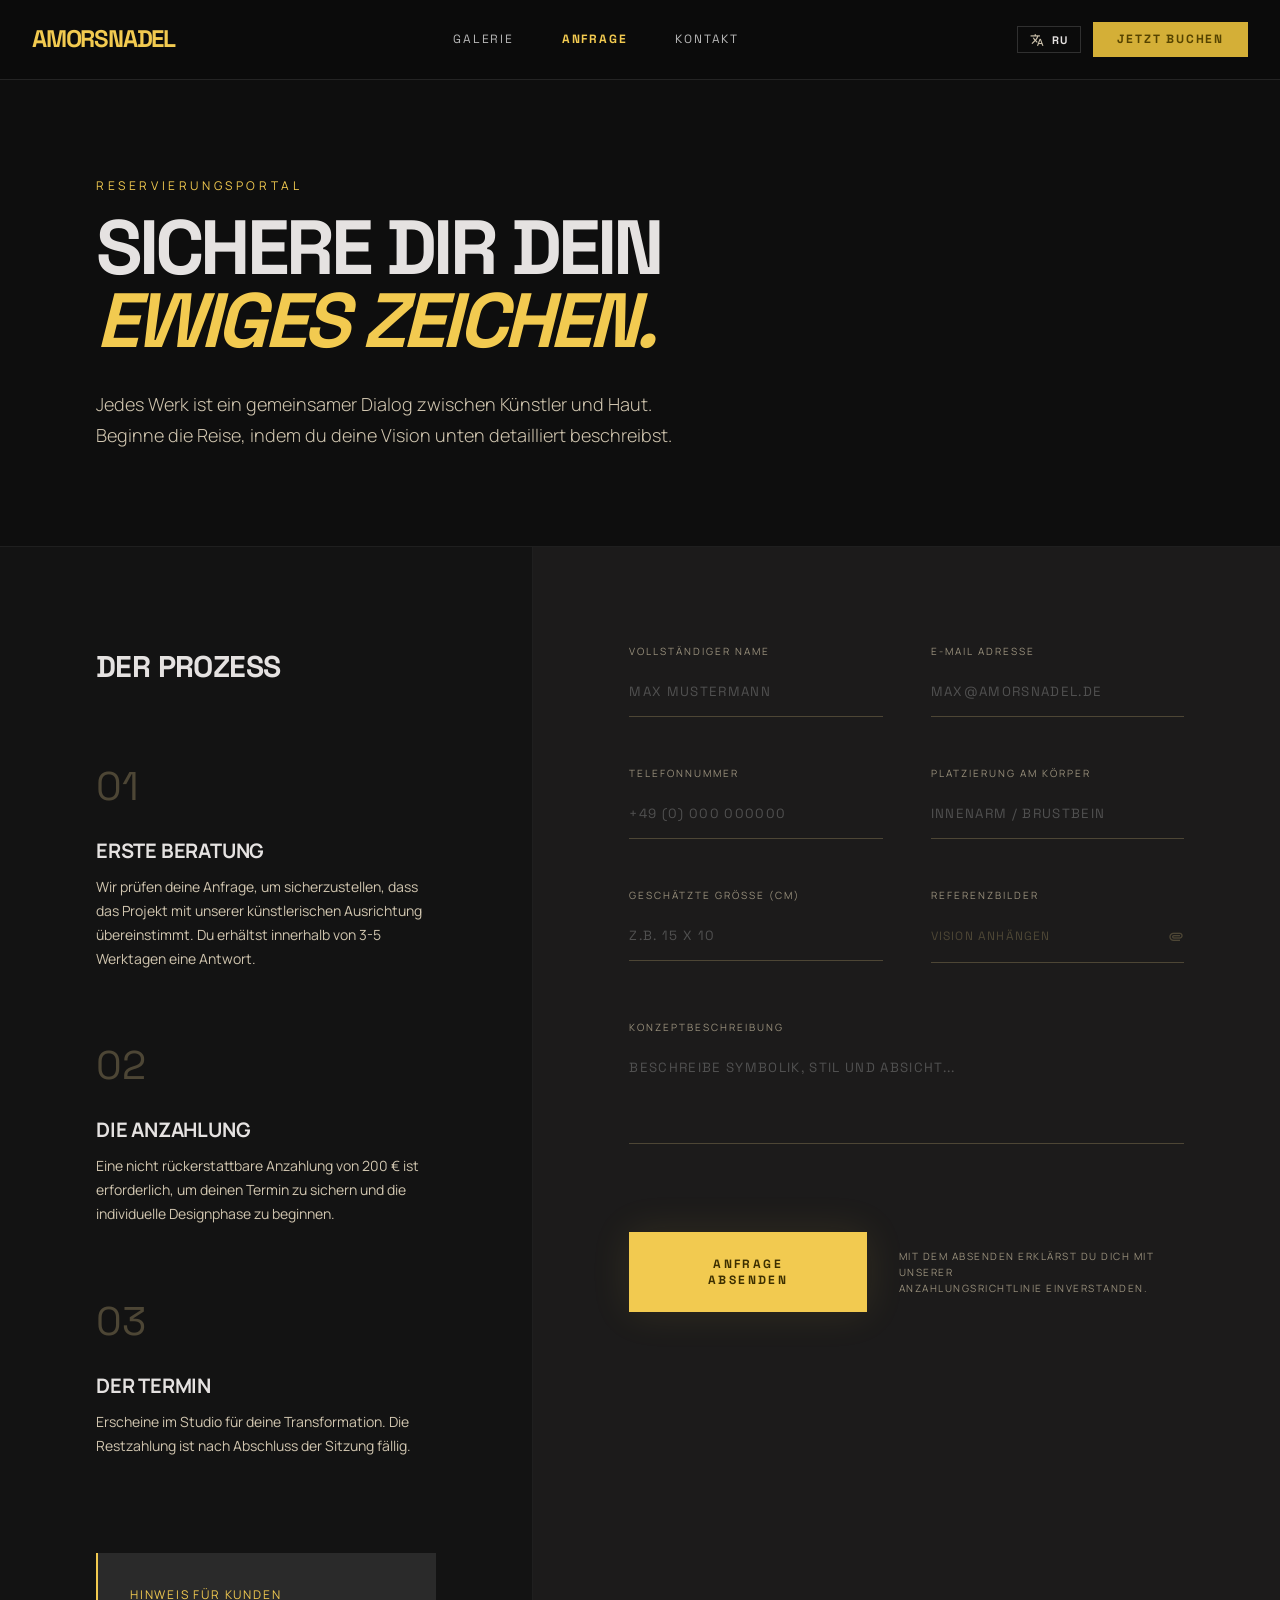
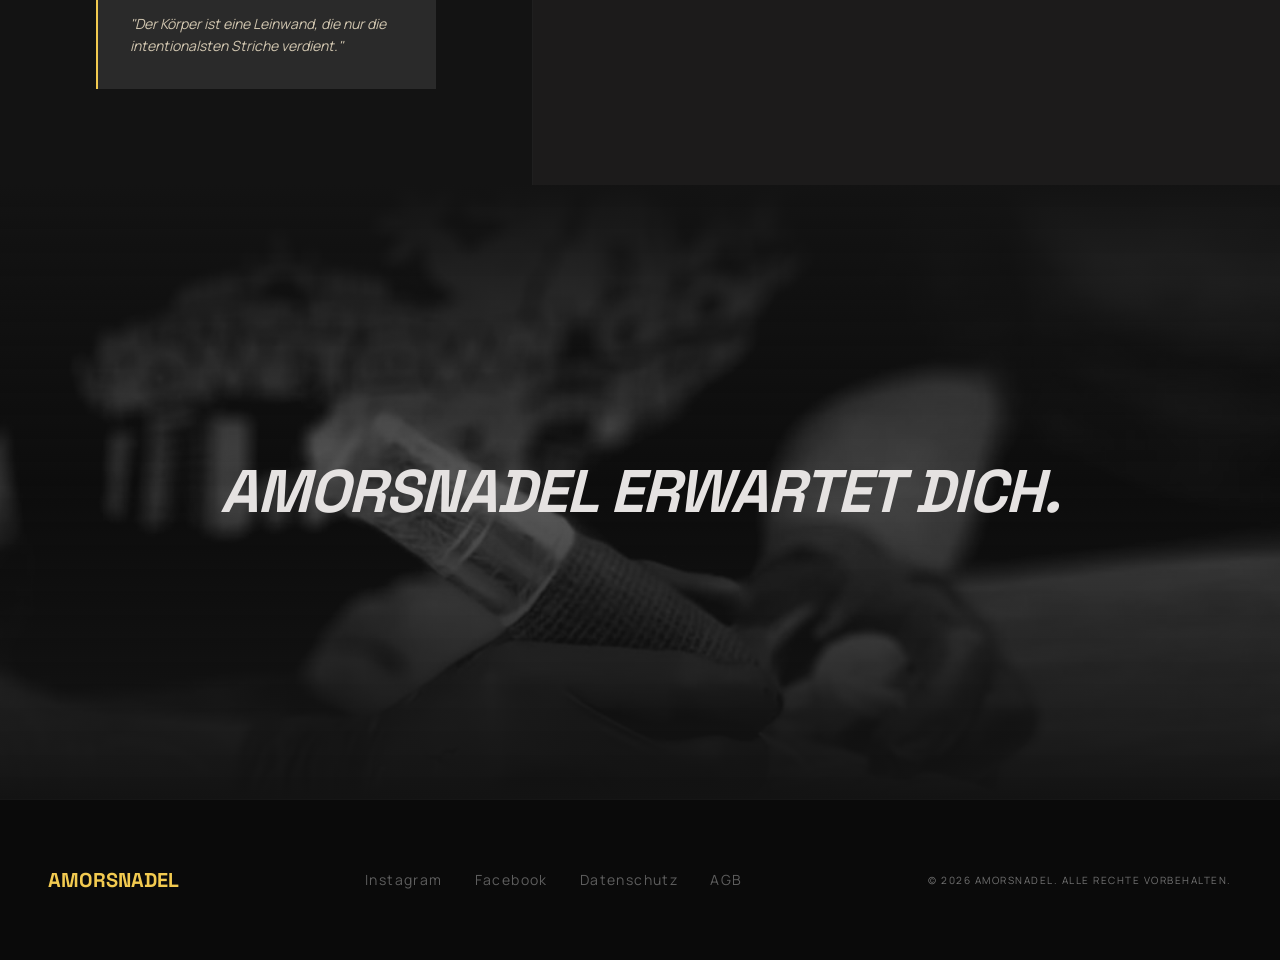
==== anfrage.html @ c51b65be "Add files via upload" ====
<!DOCTYPE html>
<html class="dark" lang="de">
<head>
  <meta charset="utf-8" />
  <meta name="viewport" content="width=device-width, initial-scale=1.0" />
  <title>Anfrage – AmorsNadel</title>
  <meta name="description" content="Sichere dir dein Tattoo bei AmorsNadel – Buchungsanfrage und Beratungsprozess." />

  <!-- Fonts -->
  <link href="https://fonts.googleapis.com" rel="preconnect" />
  <link href="https://fonts.gstatic.com" rel="preconnect" crossorigin />
  <link href="https://fonts.googleapis.com/css2?family=Space+Grotesk:wght@300;400;500;600;700&family=Manrope:wght@200;300;400;500;600;700;800&display=swap" rel="stylesheet" />
  <link href="https://fonts.googleapis.com/css2?family=Material+Symbols+Outlined:wght,FILL@100..700,0..1&display=swap" rel="stylesheet" />

  <!-- Styles -->
  <link rel="stylesheet" href="css/style.css" />
  <link rel="stylesheet" href="css/pages.css" />

  <style>
    .reveal {
      opacity: 0;
      transform: translateY(30px);
      transition: opacity 0.8s ease, transform 0.8s ease;
    }
    .reveal.revealed {
      opacity: 1;
      transform: translateY(0);
    }
  </style>
</head>
<body>
  <!-- ===== Navigation ===== -->
  <nav class="nav">
    <a href="index.html" class="nav__logo">AMORSNADEL</a>
    <div class="nav__links">
      <a href="galerie.html" class="nav__link" data-i18n="nav.galerie">Galerie</a>
      <a href="anfrage.html" class="nav__link nav__link--active" data-i18n="nav.anfrage">Anfrage</a>
      <a href="kontakt.html" class="nav__link" data-i18n="nav.kontakt">Kontakt</a>
    </div>
    <div style="display:flex;align-items:center;gap:0.75rem;">
      <button class="lang-toggle" onclick="toggleLang()" aria-label="Переключить на русский">
        <span class="material-symbols-outlined lang-toggle__icon">translate</span>
        <span class="lang-toggle__label">RU</span>
      </button>
      <a href="anfrage.html" class="nav__cta" data-i18n="nav.cta">Jetzt Buchen</a>
    </div>
    <button class="nav__hamburger" aria-label="Menü öffnen">
      <span></span><span></span><span></span>
    </button>
  </nav>

  <div class="nav__mobile-menu">
    <a href="galerie.html" class="nav__link" data-i18n="nav.galerie">Galerie</a>
    <a href="anfrage.html" class="nav__link nav__link--active" data-i18n="nav.anfrage">Anfrage</a>
    <a href="kontakt.html" class="nav__link" data-i18n="nav.kontakt">Kontakt</a>
    <button class="lang-toggle" onclick="toggleLang()" style="margin-top:0.5rem;">
      <span class="material-symbols-outlined lang-toggle__icon">translate</span>
      <span class="lang-toggle__label">RU</span>
    </button>
  </div>

  <main style="padding-top: 5rem;">
    <!-- ===== Hero Header ===== -->
    <section class="anfrage-hero">
      <div class="anfrage-hero__inner reveal">
        <span class="anfrage-hero__label font-body" data-i18n="anfrage.label">Reservierungsportal</span>
        <h1 class="anfrage-hero__title" data-i18n-html="anfrage.title">
          SICHERE DIR DEIN <br /><span>EWIGES ZEICHEN.</span>
        </h1>
        <p class="anfrage-hero__desc" data-i18n="anfrage.desc">
          Jedes Werk ist ein gemeinsamer Dialog zwischen Künstler und Haut. Beginne die Reise, indem du deine Vision unten detailliert beschreibst.
        </p>
      </div>
    </section>

    <!-- ===== Booking Content Grid ===== -->
    <section class="booking-grid">
      <!-- Left: Process -->
      <div class="booking-process">
        <div class="booking-process__sticky reveal">
          <h2 class="booking-process__title font-headline">DER PROZESS</h2>

          <div class="booking-step">
            <span class="booking-step__number">01</span>
            <h3 class="booking-step__title">ERSTE BERATUNG</h3>
            <p class="booking-step__desc">
              Wir prüfen deine Anfrage, um sicherzustellen, dass das Projekt mit unserer künstlerischen Ausrichtung übereinstimmt. Du erhältst innerhalb von 3-5 Werktagen eine Antwort.
            </p>
          </div>

          <div class="booking-step">
            <span class="booking-step__number">02</span>
            <h3 class="booking-step__title">DIE ANZAHLUNG</h3>
            <p class="booking-step__desc">
              Eine nicht rückerstattbare Anzahlung von 200 € ist erforderlich, um deinen Termin zu sichern und die individuelle Designphase zu beginnen.
            </p>
          </div>

          <div class="booking-step">
            <span class="booking-step__number">03</span>
            <h3 class="booking-step__title">DER TERMIN</h3>
            <p class="booking-step__desc">
              Erscheine im Studio für deine Transformation. Die Restzahlung ist nach Abschluss der Sitzung fällig.
            </p>
          </div>

          <div class="booking-note">
            <p class="booking-note__label font-body">Hinweis für Kunden</p>
            <p class="booking-note__text">"Der Körper ist eine Leinwand, die nur die intentionalsten Striche verdient."</p>
          </div>
        </div>
      </div>

      <!-- Right: Form -->
      <div class="booking-form-section">
        <form class="booking-form reveal">
          <div class="booking-form__row">
            <div class="booking-form__group">
              <label data-i18n="anfrage.form.name">Vollständiger Name</label>
              <input type="text" class="form-underline" placeholder="MAX MUSTERMANN" data-i18n-ph="ph.anfrage.name" required />
            </div>
            <div class="booking-form__group">
              <label data-i18n="anfrage.form.email">E-Mail Adresse</label>
              <input type="email" class="form-underline" placeholder="MAX@AMORSNADEL.DE" data-i18n-ph="ph.anfrage.email" required />
            </div>
          </div>

          <div class="booking-form__row">
            <div class="booking-form__group">
              <label data-i18n="anfrage.form.phone">Telefonnummer</label>
              <input type="tel" class="form-underline" placeholder="+49 (0) 000 000000" data-i18n-ph="ph.anfrage.phone" />
            </div>
            <div class="booking-form__group">
              <label data-i18n="anfrage.form.placement">Platzierung am Körper</label>
              <input type="text" class="form-underline" placeholder="INNENARM / BRUSTBEIN" data-i18n-ph="ph.anfrage.placement" />
            </div>
          </div>

          <div class="booking-form__row">
            <div class="booking-form__group">
              <label data-i18n="anfrage.form.size">Geschätzte Größe (CM)</label>
              <input type="text" class="form-underline" placeholder="Z.B. 15 X 10" data-i18n-ph="ph.anfrage.size" />
            </div>
            <div class="booking-form__group">
              <label data-i18n="anfrage.form.reference">Referenzbilder</label>
              <div style="position:relative; width:100%">
                <input type="file" id="file-upload" style="display:none" />
                <label for="file-upload" style="display:flex; align-items:center; justify-content:space-between; padding:1rem 0; color:var(--outline-variant); border-bottom:1px solid var(--outline-variant); cursor:pointer; transition:color 0.3s;">
                  <span class="font-headline" style="font-size:0.75rem; letter-spacing:0.1em; text-transform:uppercase" data-i18n="anfrage.form.upload">VISION ANHÄNGEN</span>
                  <span class="material-symbols-outlined" style="font-size:1rem">attachment</span>
                </label>
              </div>
            </div>
          </div>

          <div class="booking-form__group">
            <label data-i18n="anfrage.form.concept">Konzeptbeschreibung</label>
            <textarea class="form-underline" rows="4" placeholder="BESCHREIBE SYMBOLIK, STIL UND ABSICHT..." data-i18n-ph="ph.anfrage.concept" style="resize:none"></textarea>
          </div>

          <div class="booking-form__actions">
            <button type="submit" class="btn btn--secondary" style="padding:1.5rem 3rem; box-shadow:0 0 40px rgba(242,202,80,0.1); letter-spacing:0.2em;" data-i18n="anfrage.form.submit">
              Anfrage absenden
            </button>
            <p class="booking-form__disclaimer" data-i18n-html="anfrage.form.disclaimer">
              Mit dem Absenden erklärst du dich mit unserer<br />Anzahlungsrichtlinie einverstanden.
            </p>
          </div>
        </form>
      </div>
    </section>

    <!-- ===== Visual Divider Section ===== -->
    <section style="height:614px; position:relative; overflow:hidden; display:flex; align-items:center; justify-content:center;">
      <div style="position:absolute; inset:0; z-index:0;">
        <img src="Bilder/kunstbeiarbeit1.webp" alt="Studio-Atmosphäre" style="width:100%; height:100%; object-fit:cover; filter:grayscale(100%); opacity:0.3; transform:scale(1.1);" />
        <div style="position:absolute; inset:0; background:linear-gradient(to top, var(--surface), transparent, var(--surface))"></div>
      </div>
      <div style="position:relative; z-index:10; text-align:center; padding:0 2rem;">
        <h2 class="font-headline" style="font-size:clamp(2rem, 5vw, 3.75rem); font-weight:700; letter-spacing:-0.02em; font-style:italic;" data-i18n="anfrage.divider">AMORSNADEL ERWARTET DICH.</h2>
      </div>
    </section>
  </main>

  <!-- ===== Footer ===== -->
  <footer class="footer">
    <a href="index.html" class="footer__logo">AMORSNADEL</a>
    <div class="footer__links">
      <a href="#" class="footer__link">Instagram</a>
      <a href="#" class="footer__link">Facebook</a>
      <a href="#" class="footer__link" data-i18n="footer.datenschutz">Datenschutz</a>
      <a href="#" class="footer__link" data-i18n="footer.agb">AGB</a>
    </div>
    <div class="footer__copy" data-i18n="footer.copy">© 2026 AMORSNADEL. Alle Rechte vorbehalten.</div>
  </footer>

  <script src="js/i18n.js"></script>
  <script src="js/main.js"></script>
</body>
</html>
---- css/style.css ----
/* ===== AmorsNadel – Global Styles ===== */
:root {
  /* Surface & Background */
  --surface: #131313;
  --surface-dim: #131313;
  --surface-bright: #3a3939;
  --surface-container-lowest: #0e0e0e;
  --surface-container-low: #1c1b1b;
  --surface-container: #201f1f;
  --surface-container-high: #2a2a2a;
  --surface-container-highest: #353534;
  --surface-variant: #353534;
  --background: #131313;

  /* On-Surface */
  --on-surface: #e5e2e1;
  --on-surface-variant: #d0c5af;
  --on-background: #e5e2e1;
  --inverse-surface: #e5e2e1;
  --inverse-on-surface: #313030;

  /* Primary (reddish accent) */
  --primary: #ffb4a8;
  --on-primary: #690000;
  --primary-container: #980000;
  --on-primary-container: #ffdad4;

  /* Secondary (gold accent – brand color) */
  --secondary: #f2ca50;
  --on-secondary: #3c2f00;
  --secondary-container: #d4af37;
  --on-secondary-container: #554300;

  /* Tertiary */
  --tertiary: #bfcdff;
  --on-tertiary: #082b72;
  --tertiary-container: #97b0ff;

  /* Outline */
  --outline: #99907c;
  --outline-variant: #4d4635;

  /* Error */
  --error: #ffb4ab;
  --on-error: #690005;
  --error-container: #93000a;
}

*,
*::before,
*::after {
  margin: 0;
  padding: 0;
  box-sizing: border-box;
}

html {
  scroll-behavior: smooth;
}

body {
  background-color: var(--background);
  color: var(--on-surface);
  font-family: 'Manrope', sans-serif;
  line-height: 1.6;
  -webkit-font-smoothing: antialiased;
}

::selection {
  background: var(--secondary-container);
  color: #fff;
}

img {
  display: block;
  max-width: 100%;
}

a {
  text-decoration: none;
  color: inherit;
}

button {
  cursor: pointer;
  border: none;
  font-family: inherit;
}

input, textarea, select {
  font-family: inherit;
}

/* ===== Typography ===== */
.font-headline {
  font-family: 'Space Grotesk', sans-serif;
}

.font-body {
  font-family: 'Manrope', sans-serif;
}

/* ===== Utility ===== */
.text-accent-gradient {
  background: linear-gradient(to right, #f2ca50, #d4af37);
  -webkit-background-clip: text;
  -webkit-text-fill-color: transparent;
  background-clip: text;
}

.text-red-gradient {
  background: linear-gradient(to right, #ffb4a8, #ff6b5a);
  -webkit-background-clip: text;
  -webkit-text-fill-color: transparent;
  background-clip: text;
}

.hero-overlay {
  background: linear-gradient(to top, var(--surface) 0%, transparent 100%);
}

.hero-gradient {
  background: linear-gradient(180deg, rgba(19,19,19,0) 0%, rgba(14,14,14,1) 100%);
}

/* ===== Material Symbols ===== */
.material-symbols-outlined {
  font-variation-settings: 'FILL' 0, 'wght' 400, 'GRAD' 0, 'opsz' 24;
}

/* ===== Scrollbar ===== */
.no-scrollbar::-webkit-scrollbar {
  display: none;
}
.no-scrollbar {
  -ms-overflow-style: none;
  scrollbar-width: none;
}

/* ===== Navigation ===== */
.nav {
  position: fixed;
  top: 0;
  width: 100%;
  z-index: 50;
  background: rgba(10, 10, 10, 0.8);
  backdrop-filter: blur(24px);
  -webkit-backdrop-filter: blur(24px);
  border-bottom: 1px solid rgba(255, 255, 255, 0.1);
  display: flex;
  justify-content: space-between;
  align-items: center;
  padding: 0 2rem;
  height: 5rem;
}

.nav__logo {
  font-family: 'Space Grotesk', sans-serif;
  font-size: 1.5rem;
  font-weight: 700;
  letter-spacing: -0.05em;
  color: var(--secondary);
}

.nav__links {
  display: none;
  align-items: center;
  gap: 3rem;
}

.nav__link {
  font-family: 'Space Grotesk', sans-serif;
  text-transform: uppercase;
  letter-spacing: 0.15em;
  font-size: 0.75rem;
  color: rgba(255, 255, 255, 0.7);
  transition: color 0.3s;
}

.nav__link:hover,
.nav__link--active {
  color: var(--secondary);
}

.nav__link--active {
  font-weight: 700;
}

.nav__cta {
  background: var(--secondary-container);
  color: var(--on-secondary-container);
  padding: 0.5rem 1.5rem;
  font-family: 'Space Grotesk', sans-serif;
  text-transform: uppercase;
  letter-spacing: 0.15em;
  font-size: 0.75rem;
  font-weight: 700;
  transition: transform 0.2s;
}

.nav__cta:active {
  transform: scale(0.9);
}

/* Language toggle */
.lang-toggle {
  display: flex;
  align-items: center;
  gap: 0.5rem;
  background: transparent;
  border: 1px solid rgba(255, 255, 255, 0.15);
  padding: 0.35rem 0.75rem;
  cursor: pointer;
  transition: border-color 0.3s, background 0.3s;
}

.lang-toggle:hover {
  border-color: var(--secondary);
  background: rgba(242, 202, 80, 0.05);
}

.lang-toggle__icon {
  font-size: 0.875rem;
  color: var(--on-surface-variant);
}

.lang-toggle__label {
  font-family: 'Space Grotesk', sans-serif;
  font-size: 0.6875rem;
  font-weight: 700;
  letter-spacing: 0.1em;
  color: var(--on-surface);
}

/* Mobile menu */
.nav__hamburger {
  display: flex;
  flex-direction: column;
  gap: 5px;
  background: none;
  padding: 4px;
}

.nav__hamburger span {
  display: block;
  width: 24px;
  height: 2px;
  background: var(--on-surface);
  transition: all 0.3s;
}

.nav__hamburger.active span:nth-child(1) {
  transform: rotate(45deg) translate(5px, 5px);
}
.nav__hamburger.active span:nth-child(2) {
  opacity: 0;
}
.nav__hamburger.active span:nth-child(3) {
  transform: rotate(-45deg) translate(5px, -5px);
}

.nav__mobile-menu {
  display: none;
  position: fixed;
  top: 5rem;
  left: 0;
  right: 0;
  background: rgba(10, 10, 10, 0.95);
  backdrop-filter: blur(24px);
  padding: 2rem;
  border-bottom: 1px solid rgba(255, 255, 255, 0.1);
  z-index: 49;
}

.nav__mobile-menu.active {
  display: flex;
  flex-direction: column;
  gap: 1.5rem;
}

.nav__mobile-menu .nav__link {
  font-size: 1rem;
  padding: 0.5rem 0;
}

/* ===== Footer ===== */
.footer {
  background: #0a0a0a;
  display: flex;
  flex-direction: column;
  align-items: center;
  gap: 2rem;
  padding: 4rem 3rem;
  border-top: 1px solid rgba(255, 255, 255, 0.05);
}

.footer__logo {
  font-family: 'Space Grotesk', sans-serif;
  font-weight: 700;
  color: var(--secondary);
  font-size: 1.25rem;
}

.footer__links {
  display: flex;
  flex-wrap: wrap;
  justify-content: center;
  gap: 2rem;
}

.footer__link {
  font-size: 0.875rem;
  letter-spacing: 0.1em;
  color: rgb(115, 115, 115);
  opacity: 0.8;
  transition: color 0.3s, opacity 0.3s;
}

.footer__link:hover {
  color: var(--secondary);
  opacity: 1;
}

.footer__copy {
  font-size: 0.625rem;
  letter-spacing: 0.15em;
  text-transform: uppercase;
  color: rgb(115, 115, 115);
}

/* ===== Form Underline Style ===== */
.form-underline {
  border: none;
  border-bottom: 1px solid var(--outline-variant);
  background: transparent;
  width: 100%;
  padding: 1rem 0;
  color: var(--on-surface);
  font-family: 'Space Grotesk', sans-serif;
  letter-spacing: 0.1em;
  transition: all 0.3s ease;
  outline: none;
}

.form-underline:focus {
  border-bottom-color: var(--secondary);
  background: rgba(242, 202, 80, 0.03);
}

.form-underline::placeholder {
  color: rgb(80, 80, 80);
}

/* ===== Buttons ===== */
.btn {
  display: inline-block;
  font-family: 'Space Grotesk', sans-serif;
  font-weight: 700;
  text-transform: uppercase;
  letter-spacing: 0.15em;
  font-size: 0.75rem;
  transition: all 0.3s;
}

.btn--primary {
  background: var(--secondary-container);
  color: var(--on-secondary-container);
  padding: 1.25rem 2.5rem;
}

.btn--primary:hover {
  filter: brightness(1.1);
}

.btn--secondary {
  background: var(--secondary);
  color: var(--on-secondary);
  padding: 1.25rem 2.5rem;
}

.btn--secondary:hover {
  filter: brightness(1.1);
}

.btn--outline {
  border: 1px solid var(--outline-variant);
  color: var(--on-surface);
  padding: 1.25rem 2.5rem;
  background: transparent;
}

.btn--outline:hover {
  background: rgba(255, 255, 255, 0.05);
}

/* ===== Floating Booking Bar ===== */
.floating-bar {
  position: fixed;
  bottom: 2rem;
  left: 50%;
  transform: translateX(-50%);
  z-index: 50;
  background: rgba(42, 42, 42, 0.8);
  backdrop-filter: blur(24px);
  -webkit-backdrop-filter: blur(24px);
  padding: 1rem 2rem;
  border: 1px solid rgba(77, 70, 53, 0.2);
  box-shadow: 0 25px 50px rgba(0, 0, 0, 0.5);
  display: flex;
  align-items: center;
  gap: 3rem;
}

.floating-bar__text {
  display: none;
}

.floating-bar__divider {
  display: none;
  width: 1px;
  height: 2rem;
  background: rgba(77, 70, 53, 0.3);
}

.floating-bar__btn {
  background: var(--secondary);
  color: var(--on-secondary);
  padding: 0.75rem 2rem;
  font-family: 'Space Grotesk', sans-serif;
  font-size: 0.75rem;
  font-weight: 800;
  letter-spacing: 0.15em;
  text-transform: uppercase;
  transition: transform 0.2s;
  white-space: nowrap;
}

.floating-bar__btn:active {
  transform: scale(0.95);
}

/* ===== Gallery Grid (Bento) ===== */
.gallery-grid {
  display: grid;
  grid-template-columns: 1fr;
  gap: 1rem;
}

.gallery-item {
  position: relative;
  overflow: hidden;
  background: var(--surface-container-low);
  min-height: 300px;
}

.gallery-item img {
  width: 100%;
  height: 100%;
  object-fit: cover;
  filter: grayscale(100%);
  transition: all 0.7s;
}

.gallery-item:hover img {
  filter: grayscale(0%);
  transform: scale(1.08);
}

.gallery-item__overlay {
  position: absolute;
  inset: 0;
  background: linear-gradient(to top, rgba(14,14,14,0.8), transparent);
  opacity: 0;
  transition: opacity 0.5s;
}

.gallery-item:hover .gallery-item__overlay {
  opacity: 1;
}

.gallery-item__info {
  position: absolute;
  bottom: 0;
  left: 0;
  padding: 1.5rem;
  transform: translateY(1rem);
  opacity: 0;
  transition: all 0.5s;
}

.gallery-item:hover .gallery-item__info {
  transform: translateY(0);
  opacity: 1;
}

.gallery-item__title {
  font-family: 'Space Grotesk', sans-serif;
  color: var(--secondary);
  font-weight: 700;
  font-size: 1.125rem;
}

.gallery-item__tag {
  color: var(--on-surface-variant);
  font-size: 0.625rem;
  letter-spacing: 0.2em;
  text-transform: uppercase;
  margin-top: 0.25rem;
}

/* ===== Responsive ===== */
@media (min-width: 768px) {
  .nav__links {
    display: flex;
  }

  .nav__hamburger {
    display: none;
  }

  .footer {
    flex-direction: row;
    justify-content: space-between;
  }

  .floating-bar__text {
    display: block;
  }

  .floating-bar__divider {
    display: block;
  }

  .gallery-grid {
    grid-template-columns: repeat(4, 1fr);
    grid-auto-rows: 300px;
  }

  .gallery-item--large {
    grid-column: span 2;
    grid-row: span 2;
  }

  .gallery-item--wide {
    grid-column: span 2;
  }

  .gallery-item--tall {
    grid-row: span 2;
  }
}
---- css/pages.css ----
/* ===== AmorsNadel – Page-specific Styles ===== */

/* ===== Index / Landing Page ===== */
.hero {
  position: relative;
  height: 100vh;
  width: 100%;
  overflow: hidden;
  display: flex;
  align-items: flex-end;
  padding: 0 2rem 8rem;
}

.hero__bg {
  position: absolute;
  inset: 0;
  z-index: 0;
}

.hero__bg img,
.hero__bg video {
  width: 100%;
  height: 100%;
  object-fit: cover;
  opacity: 0.6;
}

.hero__bg-overlay {
  position: absolute;
  inset: 0;
}

.hero__content {
  position: relative;
  z-index: 10;
  max-width: 56rem;
}

.hero__title {
  font-family: 'Space Grotesk', sans-serif;
  font-size: clamp(3.5rem, 8vw, 9rem);
  font-weight: 700;
  line-height: 0.95;
  letter-spacing: -0.05em;
  margin-bottom: 1.5rem;
}

.hero__desc {
  font-size: 1.125rem;
  color: var(--on-surface-variant);
  max-width: 36rem;
  margin-bottom: 3rem;
  letter-spacing: 0.05em;
  line-height: 1.7;
}

.hero__actions {
  display: flex;
  flex-direction: column;
  gap: 1.5rem;
}

/* ===== About Section ===== */
.about {
  background: var(--surface-container-lowest);
  padding: 8rem 2rem;
}

.about__grid {
  display: grid;
  grid-template-columns: 1fr;
  gap: 5rem;
  align-items: center;
  max-width: 80rem;
  margin: 0 auto;
}

.about__images {
  position: relative;
}

.about__img-main {
  aspect-ratio: 4/5;
  position: relative;
  z-index: 10;
  border: 1px solid rgba(77, 70, 53, 0.3);
  overflow: hidden;
}

.about__img-main img {
  width: 100%;
  height: 100%;
  object-fit: cover;
  filter: grayscale(100%) brightness(0.75);
}

.about__img-accent {
  display: none;
  position: absolute;
  bottom: -2.5rem;
  right: -2.5rem;
  width: 66%;
  aspect-ratio: 1;
  z-index: 0;
  border: 1px solid rgba(255, 180, 168, 0.3);
  overflow: hidden;
}

.about__img-accent img {
  width: 100%;
  height: 100%;
  object-fit: cover;
  opacity: 0.5;
  filter: grayscale(100%);
}

.about__label {
  font-family: 'Space Grotesk', sans-serif;
  color: var(--secondary);
  text-transform: uppercase;
  letter-spacing: 0.3em;
  font-size: 0.875rem;
  font-weight: 700;
  margin-bottom: 1rem;
  display: block;
}

.about__title {
  font-family: 'Space Grotesk', sans-serif;
  font-size: clamp(2.5rem, 5vw, 3.75rem);
  font-weight: 700;
  margin-bottom: 2rem;
  line-height: 1.1;
}

.about__text {
  color: var(--on-surface-variant);
  font-size: 1.125rem;
  line-height: 1.8;
}

.about__text p + p {
  margin-top: 1.5rem;
}

.about__divider {
  margin-top: 3rem;
  height: 1px;
  width: 8rem;
  background: var(--secondary);
}

/* ===== Gallery Sneak Peek ===== */
.gallery-peek {
  background: var(--surface-container-lowest);
  padding: 8rem 2rem;
}

.gallery-peek__header {
  text-align: center;
  margin-bottom: 5rem;
}

.gallery-peek__label {
  font-family: 'Space Grotesk', sans-serif;
  color: var(--secondary);
  text-transform: uppercase;
  letter-spacing: 0.3em;
  font-size: 0.875rem;
  font-weight: 700;
  display: block;
  margin-bottom: 1rem;
}

.gallery-peek__title {
  font-family: 'Space Grotesk', sans-serif;
  font-size: clamp(2.5rem, 5vw, 3.75rem);
  font-weight: 700;
}

.gallery-peek__cta {
  margin-top: 5rem;
  display: flex;
  justify-content: center;
}

/* ===== Consultation Section ===== */
.consult {
  position: relative;
  padding: 8rem 2rem;
  background: var(--surface);
}

.consult__box {
  max-width: 80rem;
  margin: 0 auto;
  border: 1px solid rgba(77, 70, 53, 0.3);
  padding: 3rem;
  position: relative;
  overflow: hidden;
}

.consult__glow {
  position: absolute;
  top: 0;
  right: 0;
  width: 16rem;
  height: 16rem;
  background: rgba(212, 175, 55, 0.05);
  filter: blur(120px);
}

.consult__grid {
  position: relative;
  z-index: 10;
  display: grid;
  grid-template-columns: 1fr;
  gap: 4rem;
}

.consult__title {
  font-family: 'Space Grotesk', sans-serif;
  font-size: clamp(2rem, 4vw, 3rem);
  font-weight: 700;
  margin-bottom: 2rem;
}

.consult__desc {
  color: var(--on-surface-variant);
  font-size: 1.125rem;
  line-height: 1.7;
  margin-bottom: 2rem;
}

.consult__list {
  list-style: none;
}

.consult__list li {
  display: flex;
  align-items: center;
  gap: 0.75rem;
  font-size: 0.75rem;
  text-transform: uppercase;
  letter-spacing: 0.15em;
  padding: 0.5rem 0;
}

.consult__list li .material-symbols-outlined {
  color: var(--secondary);
  font-size: 0.875rem;
}

.consult__form {
  display: flex;
  flex-direction: column;
  gap: 1.5rem;
}

.consult__form input,
.consult__form select,
.consult__form textarea {
  width: 100%;
  background: transparent;
  border: none;
  border-bottom: 1px solid var(--outline-variant);
  padding: 1rem 0;
  color: var(--on-surface);
  outline: none;
  transition: border-color 0.3s;
}

.consult__form input:focus,
.consult__form select:focus,
.consult__form textarea:focus {
  border-bottom-color: var(--secondary);
}

.consult__form input::placeholder,
.consult__form textarea::placeholder {
  color: rgb(80, 80, 80);
}

.consult__form select {
  color: rgb(160, 160, 160);
}

.consult__form select option {
  background: var(--surface-container);
  color: var(--on-surface);
}

.consult__submit {
  width: 100%;
  background: var(--secondary-container);
  color: var(--on-secondary-container);
  padding: 1.25rem;
  font-family: 'Space Grotesk', sans-serif;
  font-weight: 700;
  text-transform: uppercase;
  letter-spacing: 0.15em;
  font-size: 0.875rem;
  margin-top: 1rem;
  transition: filter 0.3s;
}

.consult__submit:hover {
  filter: brightness(1.1);
}

/* ===== Galerie Page ===== */
.galerie-hero {
  position: relative;
  min-height: 614px;
  display: flex;
  flex-direction: column;
  justify-content: center;
  padding: 5rem 2rem;
  background: var(--surface-container-lowest);
  overflow: hidden;
}

.galerie-hero__glow {
  position: absolute;
  top: 0;
  right: 0;
  width: 50%;
  height: 100%;
  opacity: 0.2;
  pointer-events: none;
  background: linear-gradient(to left, rgba(242, 202, 80, 0.2), transparent);
}

.galerie-hero__badge {
  display: inline-block;
  padding: 0.25rem 1rem;
  background: var(--primary-container);
  color: var(--on-primary-container);
  font-size: 0.625rem;
  letter-spacing: 0.3em;
  font-weight: 700;
  text-transform: uppercase;
  margin-bottom: 1rem;
}

.galerie-hero__title {
  font-family: 'Space Grotesk', sans-serif;
  font-size: clamp(3rem, 8vw, 9rem);
  font-weight: 700;
  color: var(--secondary);
  letter-spacing: -0.05em;
  line-height: 0.95;
  max-width: 56rem;
  text-transform: uppercase;
}

.galerie-hero__desc {
  max-width: 36rem;
  color: var(--on-surface-variant);
  font-weight: 300;
  font-size: 1.125rem;
  letter-spacing: 0.05em;
  line-height: 1.7;
  padding-top: 1.5rem;
}

.galerie-hero__line {
  position: absolute;
  bottom: 0;
  left: 5rem;
  width: 1px;
  height: 8rem;
  background: var(--secondary);
}

/* Filter Bar */
.filter-bar {
  position: sticky;
  top: 5rem;
  z-index: 40;
  background: rgba(19, 19, 19, 0.95);
  backdrop-filter: blur(12px);
  padding: 1.5rem 2rem;
  border-bottom: 1px solid rgba(77, 70, 53, 0.1);
}

.filter-bar__inner {
  display: flex;
  align-items: center;
  justify-content: space-between;
  overflow-x: auto;
  gap: 2rem;
}

.filter-bar__buttons {
  display: flex;
  align-items: center;
  gap: 2rem;
}

.filter-bar__btn {
  background: none;
  font-size: 0.75rem;
  letter-spacing: 0.15em;
  text-transform: uppercase;
  white-space: nowrap;
  color: var(--on-surface-variant);
  transition: color 0.3s;
}

.filter-bar__btn:hover,
.filter-bar__btn--active {
  color: var(--secondary);
}

.filter-bar__btn--active {
  font-weight: 700;
}

.filter-bar__sort {
  display: none;
  align-items: center;
  gap: 0.5rem;
  font-size: 0.75rem;
  color: var(--on-surface-variant);
  font-weight: 500;
  letter-spacing: 0.1em;
}

/* ===== Anfrage / Booking Page ===== */
.anfrage-hero {
  padding: 6rem 2rem;
  background: var(--surface-container-lowest);
}

.anfrage-hero__inner {
  max-width: 80rem;
  margin: 0 auto;
}

.anfrage-hero__label {
  color: var(--secondary);
  font-size: 0.75rem;
  letter-spacing: 0.3em;
  text-transform: uppercase;
  margin-bottom: 1rem;
  display: block;
}

.anfrage-hero__title {
  font-family: 'Space Grotesk', sans-serif;
  font-size: clamp(3rem, 6vw, 6rem);
  font-weight: 700;
  letter-spacing: -0.05em;
  line-height: 0.95;
  margin-bottom: 2rem;
}

.anfrage-hero__title span {
  color: var(--secondary);
  font-style: italic;
}

.anfrage-hero__desc {
  color: var(--on-surface-variant);
  max-width: 36rem;
  font-size: 1.125rem;
  line-height: 1.7;
  font-weight: 300;
}

/* Process + Form Grid */
.booking-grid {
  display: grid;
  grid-template-columns: 1fr;
  border-top: 1px solid rgba(255, 255, 255, 0.05);
}

.booking-process {
  background: var(--surface);
  padding: 3rem 2rem;
}

.booking-process__sticky {
  position: relative;
}

.booking-process__title {
  font-family: 'Space Grotesk', sans-serif;
  font-size: 1.875rem;
  font-weight: 700;
  letter-spacing: -0.02em;
  margin-bottom: 4rem;
}

.booking-step {
  margin-bottom: 4rem;
}

.booking-step__number {
  font-family: 'Space Grotesk', sans-serif;
  font-size: 2.5rem;
  color: var(--outline-variant);
  transition: color 0.5s;
}

.booking-step:hover .booking-step__number {
  color: var(--secondary);
}

.booking-step__title {
  font-size: 1.25rem;
  font-weight: 700;
  letter-spacing: -0.01em;
  margin-top: 1rem;
  margin-bottom: 0.5rem;
}

.booking-step__desc {
  color: var(--on-surface-variant);
  font-size: 0.875rem;
  line-height: 1.7;
}

.booking-note {
  margin-top: 6rem;
  background: var(--surface-container-high);
  padding: 2rem;
  border-left: 2px solid var(--secondary);
}

.booking-note__label {
  font-size: 0.75rem;
  text-transform: uppercase;
  letter-spacing: 0.15em;
  color: var(--secondary);
  margin-bottom: 0.5rem;
}

.booking-note__text {
  font-size: 0.875rem;
  font-style: italic;
  color: var(--on-surface-variant);
}

/* Booking Form */
.booking-form-section {
  background: var(--surface-container-low);
  padding: 3rem 2rem;
}

.booking-form {
  display: flex;
  flex-direction: column;
  gap: 3rem;
}

.booking-form__row {
  display: grid;
  grid-template-columns: 1fr;
  gap: 3rem;
}

.booking-form__group label {
  display: block;
  font-size: 0.625rem;
  text-transform: uppercase;
  letter-spacing: 0.2em;
  color: var(--outline);
  margin-bottom: 0.5rem;
}

.booking-form__actions {
  padding-top: 2rem;
  display: flex;
  flex-direction: column;
  align-items: center;
  gap: 2rem;
}

.booking-form__disclaimer {
  font-size: 0.625rem;
  text-transform: uppercase;
  letter-spacing: 0.15em;
  color: var(--outline);
  text-align: center;
}

/* ===== Contact Page ===== */
.kontakt-hero {
  position: relative;
  height: 614px;
  display: flex;
  align-items: center;
  justify-content: center;
  overflow: hidden;
  background: var(--surface-container-lowest);
}

.kontakt-hero__bg {
  position: absolute;
  inset: 0;
  z-index: 0;
}

.kontakt-hero__bg img {
  width: 100%;
  height: 100%;
  object-fit: cover;
  opacity: 0.4;
  filter: grayscale(100%);
}

.kontakt-hero__content {
  position: relative;
  z-index: 10;
  text-align: center;
  padding: 0 1rem;
}

.kontakt-hero__title {
  font-family: 'Space Grotesk', sans-serif;
  font-size: clamp(3rem, 7vw, 6rem);
  font-weight: 700;
  letter-spacing: -0.05em;
  color: var(--secondary);
  text-transform: uppercase;
  margin-bottom: 1rem;
}

.kontakt-hero__sub {
  font-size: 1.125rem;
  letter-spacing: 0.2em;
  color: var(--on-surface-variant);
  text-transform: uppercase;
  font-weight: 300;
}

/* Contact Content */
.kontakt-content {
  max-width: 80rem;
  margin: 0 auto;
  padding: 6rem 2rem;
}

.kontakt-grid {
  display: grid;
  grid-template-columns: 1fr;
  gap: 4rem;
  align-items: start;
}

/* Contact Info */
.kontakt-info__label {
  font-family: 'Space Grotesk', sans-serif;
  font-size: 0.75rem;
  letter-spacing: 0.3em;
  color: var(--secondary);
  text-transform: uppercase;
  margin-bottom: 3rem;
  display: flex;
  align-items: center;
  gap: 1rem;
}

.kontakt-info__label::before {
  content: '';
  display: block;
  width: 3rem;
  height: 1px;
  background: var(--secondary);
}

.kontakt-detail {
  margin-bottom: 3rem;
}

.kontakt-detail__label {
  color: var(--on-surface-variant);
  font-family: 'Space Grotesk', sans-serif;
  font-size: 0.625rem;
  text-transform: uppercase;
  letter-spacing: 0.15em;
  margin-bottom: 0.5rem;
}

.kontakt-detail__value {
  font-size: clamp(1.5rem, 3vw, 2.25rem);
  font-weight: 300;
  border-bottom: 1px solid var(--outline-variant);
  padding-bottom: 0.5rem;
  display: inline-block;
  width: 100%;
  transition: color 0.5s;
}

.kontakt-detail__value:hover {
  color: var(--secondary);
}

/* Hours */
.kontakt-hours {
  background: var(--surface-container-low);
  padding: 3rem;
}

.kontakt-hours__title {
  font-family: 'Space Grotesk', sans-serif;
  font-size: 0.75rem;
  letter-spacing: 0.3em;
  color: var(--secondary);
  text-transform: uppercase;
  margin-bottom: 2.5rem;
}

.kontakt-hours__row {
  display: flex;
  justify-content: space-between;
  align-items: flex-end;
  border-bottom: 1px solid rgba(77, 70, 53, 0.3);
  padding-bottom: 0.5rem;
  margin-bottom: 1rem;
}

.kontakt-hours__row--closed {
  opacity: 0.5;
}

.kontakt-hours__day {
  font-family: 'Space Grotesk', sans-serif;
  font-size: 0.875rem;
  text-transform: uppercase;
  letter-spacing: 0.15em;
}

.kontakt-hours__time {
  color: var(--secondary);
}

/* Map */
.kontakt-map {
  position: relative;
  overflow: hidden;
  background: var(--surface-container-lowest);
}

.kontakt-map__img {
  aspect-ratio: 16/9;
  overflow: hidden;
}

.kontakt-map__img img {
  width: 100%;
  height: 100%;
  object-fit: cover;
  filter: grayscale(100%);
  opacity: 0.6;
  transition: transform 0.7s;
}

.kontakt-map:hover .kontakt-map__img img {
  transform: scale(1.05);
}

.kontakt-map__info {
  padding: 2rem;
  border-left: 4px solid var(--secondary);
  background: var(--surface-container);
}

.kontakt-map__title {
  font-family: 'Space Grotesk', sans-serif;
  font-size: 1.25rem;
  margin-bottom: 0.5rem;
}

.kontakt-map__address {
  color: var(--on-surface-variant);
  letter-spacing: 0.05em;
  line-height: 1.7;
}

/* Impressum */
.impressum-grid {
  display: grid;
  grid-template-columns: 1fr;
  gap: 2rem;
  padding-top: 3rem;
}

.impressum__label {
  font-family: 'Space Grotesk', sans-serif;
  font-size: 0.625rem;
  letter-spacing: 0.4em;
  color: var(--secondary);
  text-transform: uppercase;
  margin-bottom: 1.5rem;
}

.impressum__item {
  margin-bottom: 1rem;
}

.impressum__item strong {
  display: block;
  font-size: 0.625rem;
  text-transform: uppercase;
  letter-spacing: 0.15em;
  color: var(--on-surface);
  margin-bottom: 0.25rem;
}

.impressum__item p {
  font-size: 0.875rem;
  color: var(--on-surface-variant);
  line-height: 1.7;
}

/* Contact CTA */
.kontakt-cta {
  padding: 8rem 2rem;
  text-align: center;
  max-width: 56rem;
  margin: 0 auto;
}

.kontakt-cta__title {
  font-family: 'Space Grotesk', sans-serif;
  font-size: clamp(1.5rem, 3vw, 2.25rem);
  margin-bottom: 2rem;
  letter-spacing: -0.02em;
}

.kontakt-cta__desc {
  color: var(--on-surface-variant);
  line-height: 1.7;
  margin-bottom: 3rem;
}

.kontakt-cta__actions {
  display: flex;
  flex-direction: column;
  align-items: center;
  justify-content: center;
  gap: 1.5rem;
}

/* ===== Section Divider ===== */
.section-divider {
  width: 100%;
  height: 1px;
  background: linear-gradient(to right, transparent, var(--outline-variant), transparent);
  opacity: 0.2;
}

/* ===== Responsive ===== */
@media (min-width: 768px) {
  .hero {
    padding: 0 5rem 8rem;
  }

  .hero__actions {
    flex-direction: row;
  }

  .about {
    padding: 8rem 5rem;
  }

  .about__grid {
    grid-template-columns: 1fr 1fr;
  }

  .about__img-accent {
    display: block;
  }

  .gallery-peek {
    padding: 8rem 5rem;
  }

  .consult__box {
    padding: 6rem;
  }

  .consult__grid {
    grid-template-columns: 1fr 1fr;
  }

  .galerie-hero {
    padding: 5rem 5rem;
  }

  .filter-bar {
    padding: 1.5rem 5rem;
  }

  .filter-bar__sort {
    display: flex;
  }

  .anfrage-hero {
    padding: 6rem 6rem;
  }

  .booking-grid {
    grid-template-columns: 5fr 7fr;
  }

  .booking-process {
    padding: 6rem;
    border-right: 1px solid rgba(255, 255, 255, 0.05);
  }

  .booking-process__sticky {
    position: sticky;
    top: 8rem;
  }

  .booking-form-section {
    padding: 6rem;
  }

  .booking-form__row {
    grid-template-columns: 1fr 1fr;
  }

  .booking-form__actions {
    flex-direction: row;
    align-items: center;
  }

  .booking-form__disclaimer {
    text-align: left;
  }

  .kontakt-grid {
    grid-template-columns: 5fr 7fr;
  }

  .impressum-grid {
    grid-template-columns: 1fr 1fr;
  }

  .kontakt-cta__actions {
    flex-direction: row;
  }
}

@media (min-width: 1024px) {
  .gallery-grid {
    gap: 1rem;
    padding: 3rem;
  }
}
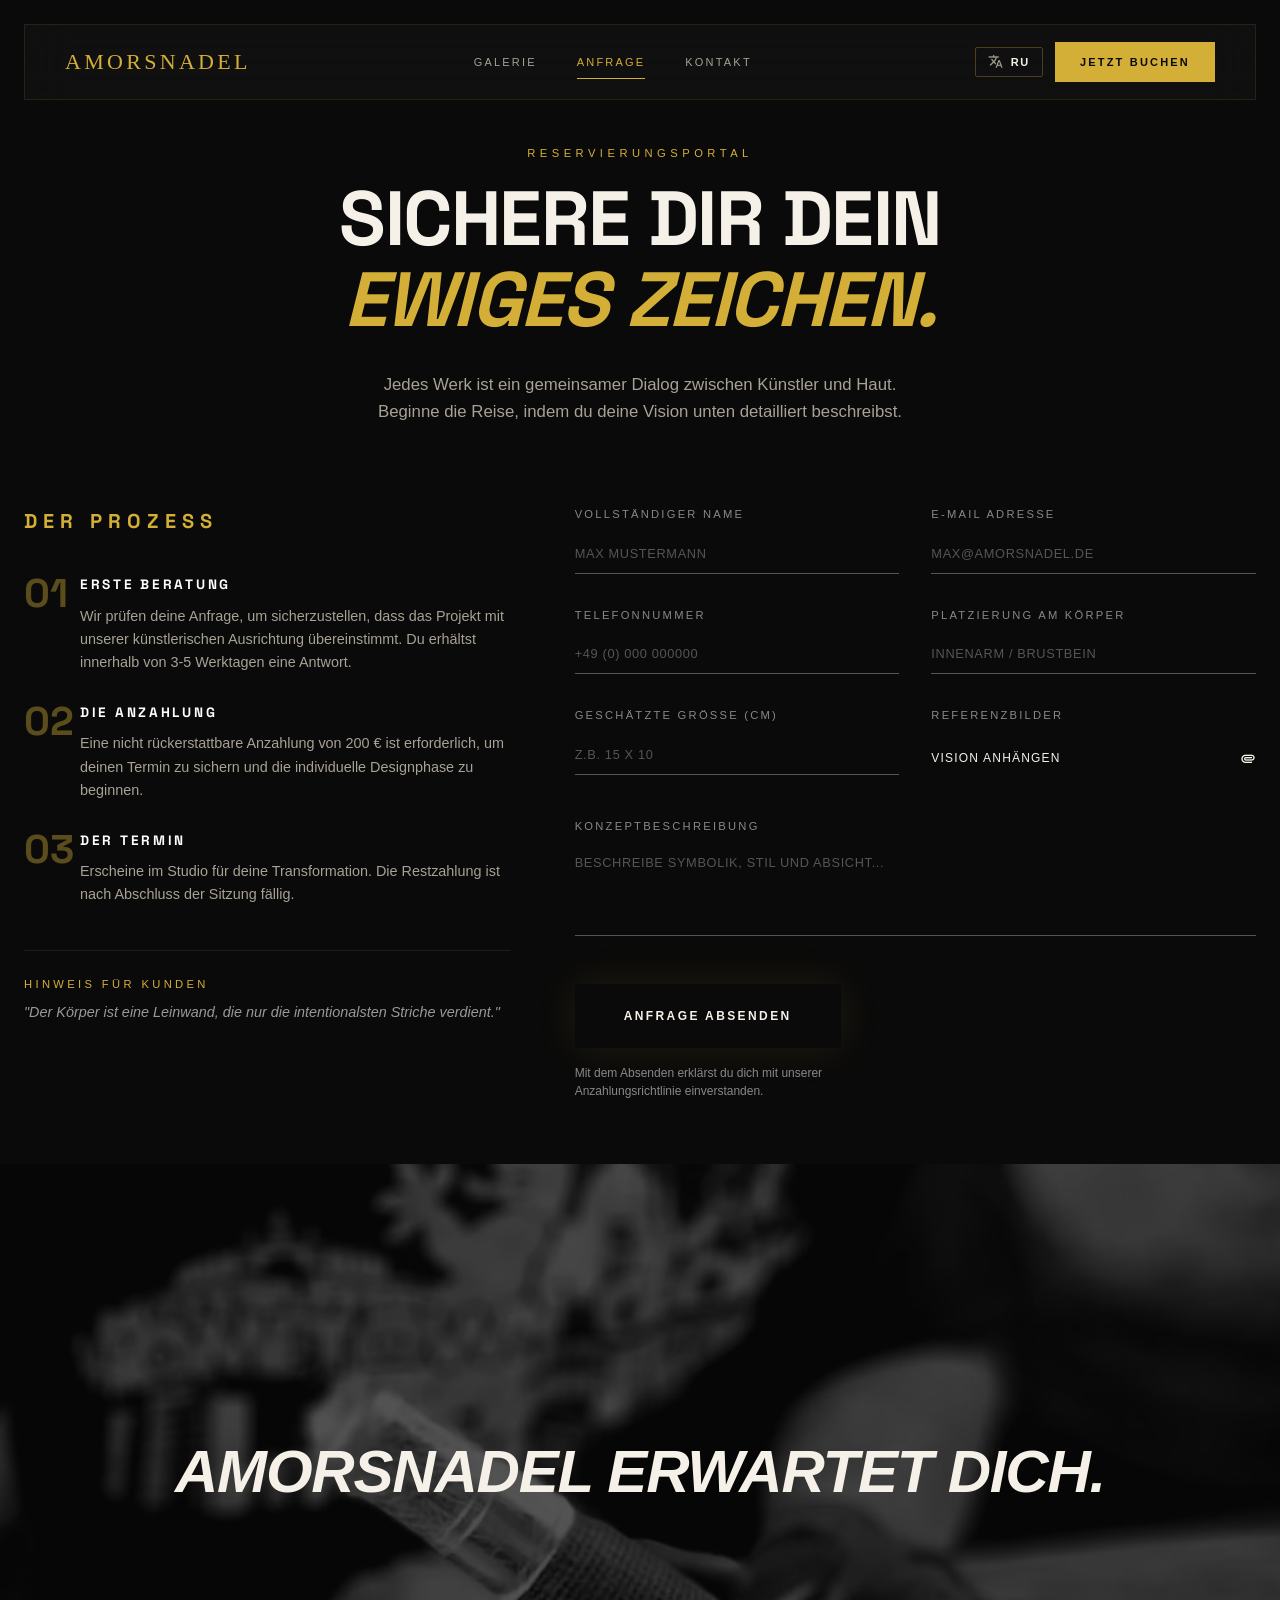
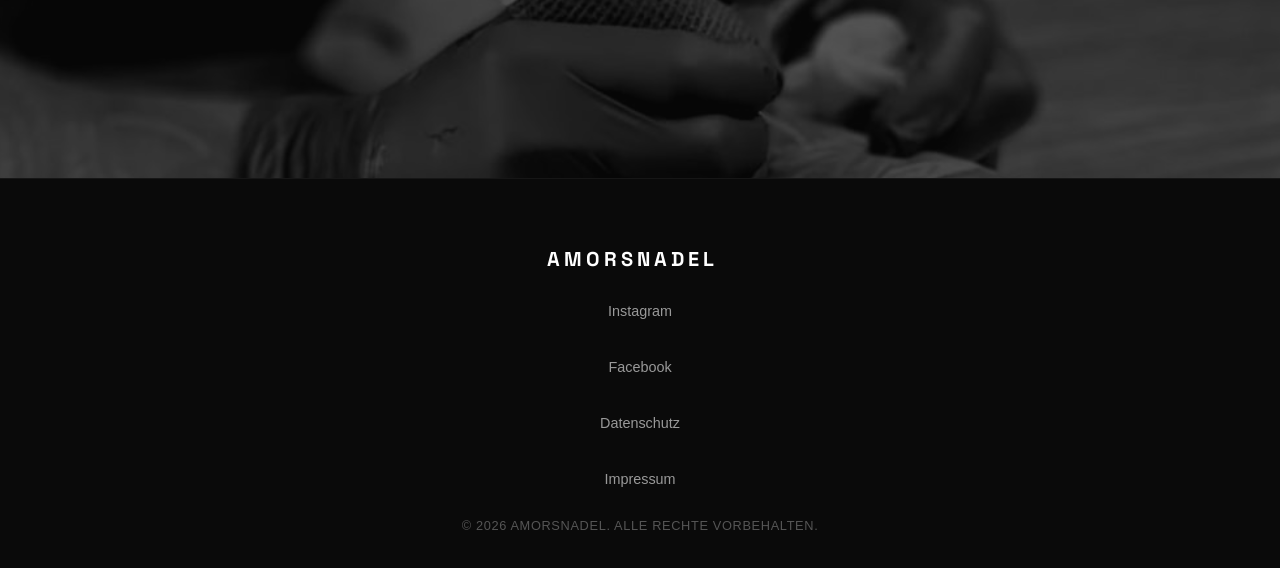
==== commit 2d3af917: "Add files via upload" ====
--- a/anfrage.html
+++ b/anfrage.html
@@ -188,8 +188,8 @@
     <div class="footer__links">
       <a href="#" class="footer__link">Instagram</a>
       <a href="#" class="footer__link">Facebook</a>
-      <a href="#" class="footer__link" data-i18n="footer.datenschutz">Datenschutz</a>
-      <a href="#" class="footer__link" data-i18n="footer.agb">AGB</a>
+      <a href="datenschutz.html" class="footer__link" data-i18n="footer.datenschutz">Datenschutz</a>
+      <a href="impressum.html" class="footer__link" data-i18n="footer.impressum">Impressum</a>
     </div>
     <div class="footer__copy" data-i18n="footer.copy">© 2026 AMORSNADEL. Alle Rechte vorbehalten.</div>
   </footer>
--- a/css/style.css
+++ b/css/style.css
@@ -1,551 +1,663 @@
-/* ===== AmorsNadel – Global Styles ===== */
+/* ============================================================
+   AmorsNadel – Global Styles (Dark Luxury Edition)
+   Design System: Premium Tattoo Atelier
+   ============================================================ */
+
 :root {
-  /* Surface & Background */
-  --surface: #131313;
-  --surface-dim: #131313;
-  --surface-bright: #3a3939;
-  --surface-container-lowest: #0e0e0e;
-  --surface-container-low: #1c1b1b;
-  --surface-container: #201f1f;
-  --surface-container-high: #2a2a2a;
-  --surface-container-highest: #353534;
-  --surface-variant: #353534;
-  --background: #131313;
-
-  /* On-Surface */
-  --on-surface: #e5e2e1;
-  --on-surface-variant: #d0c5af;
-  --on-background: #e5e2e1;
-  --inverse-surface: #e5e2e1;
-  --inverse-on-surface: #313030;
-
-  /* Primary (reddish accent) */
-  --primary: #ffb4a8;
-  --on-primary: #690000;
-  --primary-container: #980000;
-  --on-primary-container: #ffdad4;
-
-  /* Secondary (gold accent – brand color) */
-  --secondary: #f2ca50;
-  --on-secondary: #3c2f00;
-  --secondary-container: #d4af37;
-  --on-secondary-container: #554300;
-
-  /* Tertiary */
-  --tertiary: #bfcdff;
-  --on-tertiary: #082b72;
-  --tertiary-container: #97b0ff;
-
-  /* Outline */
-  --outline: #99907c;
-  --outline-variant: #4d4635;
-
-  /* Error */
-  --error: #ffb4ab;
-  --on-error: #690005;
-  --error-container: #93000a;
-}
-
-*,
-*::before,
-*::after {
-  margin: 0;
-  padding: 0;
-  box-sizing: border-box;
-}
+  /* === Surfaces === */
+  --bg-base:           #0A0A0A;
+  --bg-surface:        #131313;
+  --bg-elevated:       #1C1B1B;
+  --bg-overlay:        rgba(10, 10, 10, 0.8);
+  --bg-overlay-soft:   rgba(10, 10, 10, 0.5);
+
+  /* === Gold Accent (Brand) === */
+  --gold-primary:      #D4AF37;
+  --gold-light:        #E8C766;
+  --gold-dark:         #9C7C1F;
+  --gold-glow:         rgba(212, 175, 55, 0.25);
+
+  /* === Text === */
+  --text-primary:      #F5F1E8;
+  --text-muted:        #A8A195;
+  --text-dim:          #6B655A;
+  --text-inverse:      #0A0A0A;
+
+  /* === Borders === */
+  --border-subtle:     rgba(212, 175, 55, 0.12);
+  --border-strong:     rgba(212, 175, 55, 0.3);
+  --border-divider:    rgba(255, 255, 255, 0.06);
+
+  /* === Status === */
+  --error:             #E15A4C;
+  --error-soft:        rgba(225, 90, 76, 0.15);
+  --success:           #7BAA6E;
+
+  /* === Z-Index Scale === */
+  --z-base:    1;
+  --z-raised:  10;
+  --z-sticky:  20;
+  --z-overlay: 30;
+  --z-modal:   50;
+
+  /* === Motion === */
+  --ease-out:     cubic-bezier(0.16, 1, 0.3, 1);
+  --ease-in-out:  cubic-bezier(0.65, 0, 0.35, 1);
+  --dur-fast:     200ms;
+  --dur-base:     350ms;
+  --dur-slow:     700ms;
+
+  /* === Shadows === */
+  --shadow-sm:   0 2px 8px rgba(0, 0, 0, 0.3);
+  --shadow-md:   0 12px 32px rgba(0, 0, 0, 0.4);
+  --shadow-lg:   0 25px 60px rgba(0, 0, 0, 0.6);
+  --shadow-gold: 0 0 40px rgba(212, 175, 55, 0.15);
+}
+
+/* ============================================================
+   Reset & Base
+   ============================================================ */
+*, *::before, *::after { margin: 0; padding: 0; box-sizing: border-box; }
 
 html {
   scroll-behavior: smooth;
+  font-size: 16px;
+  -webkit-text-size-adjust: 100%;
 }
 
 body {
-  background-color: var(--background);
-  color: var(--on-surface);
-  font-family: 'Manrope', sans-serif;
-  line-height: 1.6;
+  background-color: var(--bg-base);
+  color: var(--text-primary);
+  font-family: 'Inter', -apple-system, BlinkMacSystemFont, sans-serif;
+  font-weight: 300;
+  line-height: 1.65;
   -webkit-font-smoothing: antialiased;
-}
-
-::selection {
-  background: var(--secondary-container);
-  color: #fff;
-}
-
-img {
-  display: block;
-  max-width: 100%;
-}
+  -moz-osx-font-smoothing: grayscale;
+  overflow-x: hidden;
+}
+
+img, video { display: block; max-width: 100%; }
 
 a {
   text-decoration: none;
   color: inherit;
+  transition: color var(--dur-fast) var(--ease-out);
 }
 
 button {
   cursor: pointer;
   border: none;
+  background: none;
   font-family: inherit;
+  color: inherit;
 }
 
 input, textarea, select {
   font-family: inherit;
-}
-
-/* ===== Typography ===== */
-.font-headline {
-  font-family: 'Space Grotesk', sans-serif;
+  font-size: inherit;
+  color: inherit;
+}
+
+/* ============================================================
+   Typography
+   ============================================================ */
+.font-display {
+  font-family: 'Playfair Display', Georgia, serif;
+  font-weight: 500;
+  letter-spacing: -0.02em;
+}
+
+.font-accent {
+  font-family: 'Cormorant Garamond', Georgia, serif;
+  font-style: italic;
+  font-weight: 400;
 }
 
 .font-body {
-  font-family: 'Manrope', sans-serif;
-}
-
-/* ===== Utility ===== */
-.text-accent-gradient {
-  background: linear-gradient(to right, #f2ca50, #d4af37);
+  font-family: 'Inter', sans-serif;
+}
+
+.font-label {
+  font-family: 'Inter', sans-serif;
+  text-transform: uppercase;
+  letter-spacing: 0.25em;
+  font-weight: 500;
+  font-size: 0.6875rem;
+}
+
+/* ============================================================
+   Selection
+   ============================================================ */
+::selection {
+  background: var(--gold-primary);
+  color: var(--text-inverse);
+}
+
+::-moz-selection {
+  background: var(--gold-primary);
+  color: var(--text-inverse);
+}
+
+/* ============================================================
+   Focus (Accessibility)
+   ============================================================ */
+:focus { outline: none; }
+
+*:focus-visible {
+  outline: 2px solid var(--gold-primary);
+  outline-offset: 4px;
+  border-radius: 2px;
+}
+
+/* ============================================================
+   Skip Link (Accessibility)
+   ============================================================ */
+.skip-link {
+  position: absolute;
+  top: -100px;
+  left: 1rem;
+  z-index: var(--z-modal);
+  background: var(--gold-primary);
+  color: var(--text-inverse);
+  padding: 0.75rem 1.5rem;
+  font-family: 'Inter', sans-serif;
+  font-weight: 600;
+  letter-spacing: 0.1em;
+  text-transform: uppercase;
+  font-size: 0.75rem;
+  transition: top var(--dur-fast) var(--ease-out);
+}
+
+.skip-link:focus {
+  top: 1rem;
+}
+
+/* ============================================================
+   Utility Classes
+   ============================================================ */
+.text-gold-gradient {
+  background: linear-gradient(135deg, var(--gold-light) 0%, var(--gold-primary) 50%, var(--gold-dark) 100%);
   -webkit-background-clip: text;
+  background-clip: text;
   -webkit-text-fill-color: transparent;
-  background-clip: text;
-}
-
-.text-red-gradient {
-  background: linear-gradient(to right, #ffb4a8, #ff6b5a);
-  -webkit-background-clip: text;
-  -webkit-text-fill-color: transparent;
-  background-clip: text;
-}
-
-.hero-overlay {
-  background: linear-gradient(to top, var(--surface) 0%, transparent 100%);
-}
-
-.hero-gradient {
-  background: linear-gradient(180deg, rgba(19,19,19,0) 0%, rgba(14,14,14,1) 100%);
-}
-
-/* ===== Material Symbols ===== */
-.material-symbols-outlined {
-  font-variation-settings: 'FILL' 0, 'wght' 400, 'GRAD' 0, 'opsz' 24;
-}
-
-/* ===== Scrollbar ===== */
-.no-scrollbar::-webkit-scrollbar {
-  display: none;
-}
-.no-scrollbar {
-  -ms-overflow-style: none;
-  scrollbar-width: none;
-}
-
-/* ===== Navigation ===== */
+  color: transparent;
+}
+
+.text-accent {
+  color: var(--gold-primary);
+}
+
+.text-muted {
+  color: var(--text-muted);
+}
+
+.section-divider {
+  width: 100%;
+  height: 1px;
+  background: linear-gradient(to right, transparent, var(--border-subtle) 20%, var(--border-subtle) 80%, transparent);
+}
+
+.no-scrollbar::-webkit-scrollbar { display: none; }
+.no-scrollbar { -ms-overflow-style: none; scrollbar-width: none; }
+
+/* ============================================================
+   Scroll Reveal (IntersectionObserver)
+   ============================================================ */
+.reveal {
+  opacity: 0;
+  transform: translateY(40px);
+  transition: opacity var(--dur-slow) var(--ease-out), transform var(--dur-slow) var(--ease-out);
+}
+.reveal.revealed {
+  opacity: 1;
+  transform: translateY(0);
+}
+
+.reveal-fade { opacity: 0; transition: opacity 1s var(--ease-out); }
+.reveal-fade.revealed { opacity: 1; }
+
+.reveal-scale { opacity: 0; transform: scale(0.95); transition: opacity var(--dur-slow) var(--ease-out), transform var(--dur-slow) var(--ease-out); }
+.reveal-scale.revealed { opacity: 1; transform: scale(1); }
+
+[data-stagger] { transition-delay: calc(var(--stagger, 0) * 80ms); }
+
+/* ============================================================
+   Navigation (Floating Glassmorphism)
+   ============================================================ */
 .nav {
   position: fixed;
-  top: 0;
-  width: 100%;
-  z-index: 50;
-  background: rgba(10, 10, 10, 0.8);
-  backdrop-filter: blur(24px);
-  -webkit-backdrop-filter: blur(24px);
-  border-bottom: 1px solid rgba(255, 255, 255, 0.1);
+  top: 1rem;
+  left: 1rem;
+  right: 1rem;
+  z-index: var(--z-sticky);
+  background: rgba(19, 19, 19, 0.7);
+  backdrop-filter: blur(24px) saturate(180%);
+  -webkit-backdrop-filter: blur(24px) saturate(180%);
+  border: 1px solid var(--border-subtle);
   display: flex;
   justify-content: space-between;
   align-items: center;
-  padding: 0 2rem;
-  height: 5rem;
+  padding: 0 1.5rem;
+  height: 4.5rem;
+  transition: all var(--dur-base) var(--ease-out);
+}
+
+.nav.scrolled {
+  background: rgba(10, 10, 10, 0.9);
+  border-color: var(--border-strong);
+  box-shadow: var(--shadow-md);
+}
+
+.nav__brand {
+  display: flex;
+  align-items: center;
+  gap: 0.75rem;
+  text-decoration: none;
 }
 
 .nav__logo {
-  font-family: 'Space Grotesk', sans-serif;
-  font-size: 1.5rem;
-  font-weight: 700;
-  letter-spacing: -0.05em;
-  color: var(--secondary);
+  font-family: 'Playfair Display', serif;
+  font-size: 1.25rem;
+  font-weight: 500;
+  letter-spacing: 0.15em;
+  color: var(--gold-primary);
+}
+
+.nav__logo-mark {
+  width: 28px;
+  height: 28px;
+  display: grid;
+  place-items: center;
+  color: var(--gold-primary);
 }
 
 .nav__links {
   display: none;
   align-items: center;
-  gap: 3rem;
+  gap: 2.5rem;
 }
 
 .nav__link {
-  font-family: 'Space Grotesk', sans-serif;
-  text-transform: uppercase;
-  letter-spacing: 0.15em;
-  font-size: 0.75rem;
-  color: rgba(255, 255, 255, 0.7);
-  transition: color 0.3s;
-}
-
-.nav__link:hover,
-.nav__link--active {
-  color: var(--secondary);
-}
-
-.nav__link--active {
-  font-weight: 700;
-}
-
-.nav__cta {
-  background: var(--secondary-container);
-  color: var(--on-secondary-container);
-  padding: 0.5rem 1.5rem;
-  font-family: 'Space Grotesk', sans-serif;
-  text-transform: uppercase;
-  letter-spacing: 0.15em;
-  font-size: 0.75rem;
-  font-weight: 700;
-  transition: transform 0.2s;
-}
-
-.nav__cta:active {
-  transform: scale(0.9);
-}
-
-/* Language toggle */
-.lang-toggle {
-  display: flex;
-  align-items: center;
-  gap: 0.5rem;
-  background: transparent;
-  border: 1px solid rgba(255, 255, 255, 0.15);
-  padding: 0.35rem 0.75rem;
-  cursor: pointer;
-  transition: border-color 0.3s, background 0.3s;
-}
-
-.lang-toggle:hover {
-  border-color: var(--secondary);
-  background: rgba(242, 202, 80, 0.05);
-}
-
-.lang-toggle__icon {
-  font-size: 0.875rem;
-  color: var(--on-surface-variant);
-}
-
-.lang-toggle__label {
-  font-family: 'Space Grotesk', sans-serif;
+  position: relative;
+  font-family: 'Inter', sans-serif;
+  text-transform: uppercase;
+  letter-spacing: 0.2em;
   font-size: 0.6875rem;
-  font-weight: 700;
-  letter-spacing: 0.1em;
-  color: var(--on-surface);
-}
-
-/* Mobile menu */
-.nav__hamburger {
-  display: flex;
-  flex-direction: column;
-  gap: 5px;
-  background: none;
-  padding: 4px;
-}
-
-.nav__hamburger span {
-  display: block;
-  width: 24px;
-  height: 2px;
-  background: var(--on-surface);
-  transition: all 0.3s;
-}
-
-.nav__hamburger.active span:nth-child(1) {
-  transform: rotate(45deg) translate(5px, 5px);
-}
-.nav__hamburger.active span:nth-child(2) {
-  opacity: 0;
-}
-.nav__hamburger.active span:nth-child(3) {
-  transform: rotate(-45deg) translate(5px, -5px);
-}
-
-.nav__mobile-menu {
-  display: none;
-  position: fixed;
-  top: 5rem;
-  left: 0;
-  right: 0;
-  background: rgba(10, 10, 10, 0.95);
-  backdrop-filter: blur(24px);
-  padding: 2rem;
-  border-bottom: 1px solid rgba(255, 255, 255, 0.1);
-  z-index: 49;
-}
-
-.nav__mobile-menu.active {
-  display: flex;
-  flex-direction: column;
-  gap: 1.5rem;
-}
-
-.nav__mobile-menu .nav__link {
-  font-size: 1rem;
+  font-weight: 500;
+  color: var(--text-muted);
+  transition: color var(--dur-fast) var(--ease-out);
   padding: 0.5rem 0;
 }
 
-/* ===== Footer ===== */
-.footer {
-  background: #0a0a0a;
-  display: flex;
-  flex-direction: column;
-  align-items: center;
-  gap: 2rem;
-  padding: 4rem 3rem;
-  border-top: 1px solid rgba(255, 255, 255, 0.05);
-}
-
-.footer__logo {
-  font-family: 'Space Grotesk', sans-serif;
-  font-weight: 700;
-  color: var(--secondary);
-  font-size: 1.25rem;
-}
-
-.footer__links {
-  display: flex;
-  flex-wrap: wrap;
-  justify-content: center;
-  gap: 2rem;
-}
-
-.footer__link {
-  font-size: 0.875rem;
-  letter-spacing: 0.1em;
-  color: rgb(115, 115, 115);
-  opacity: 0.8;
-  transition: color 0.3s, opacity 0.3s;
-}
-
-.footer__link:hover {
-  color: var(--secondary);
-  opacity: 1;
-}
-
-.footer__copy {
-  font-size: 0.625rem;
-  letter-spacing: 0.15em;
-  text-transform: uppercase;
-  color: rgb(115, 115, 115);
-}
-
-/* ===== Form Underline Style ===== */
-.form-underline {
-  border: none;
-  border-bottom: 1px solid var(--outline-variant);
-  background: transparent;
-  width: 100%;
-  padding: 1rem 0;
-  color: var(--on-surface);
-  font-family: 'Space Grotesk', sans-serif;
-  letter-spacing: 0.1em;
-  transition: all 0.3s ease;
-  outline: none;
-}
-
-.form-underline:focus {
-  border-bottom-color: var(--secondary);
-  background: rgba(242, 202, 80, 0.03);
-}
-
-.form-underline::placeholder {
-  color: rgb(80, 80, 80);
-}
-
-/* ===== Buttons ===== */
-.btn {
-  display: inline-block;
-  font-family: 'Space Grotesk', sans-serif;
-  font-weight: 700;
-  text-transform: uppercase;
-  letter-spacing: 0.15em;
-  font-size: 0.75rem;
-  transition: all 0.3s;
-}
-
-.btn--primary {
-  background: var(--secondary-container);
-  color: var(--on-secondary-container);
-  padding: 1.25rem 2.5rem;
-}
-
-.btn--primary:hover {
-  filter: brightness(1.1);
-}
-
-.btn--secondary {
-  background: var(--secondary);
-  color: var(--on-secondary);
-  padding: 1.25rem 2.5rem;
-}
-
-.btn--secondary:hover {
-  filter: brightness(1.1);
-}
-
-.btn--outline {
-  border: 1px solid var(--outline-variant);
-  color: var(--on-surface);
-  padding: 1.25rem 2.5rem;
-  background: transparent;
-}
-
-.btn--outline:hover {
-  background: rgba(255, 255, 255, 0.05);
-}
-
-/* ===== Floating Booking Bar ===== */
-.floating-bar {
-  position: fixed;
-  bottom: 2rem;
-  left: 50%;
-  transform: translateX(-50%);
-  z-index: 50;
-  background: rgba(42, 42, 42, 0.8);
-  backdrop-filter: blur(24px);
-  -webkit-backdrop-filter: blur(24px);
-  padding: 1rem 2rem;
-  border: 1px solid rgba(77, 70, 53, 0.2);
-  box-shadow: 0 25px 50px rgba(0, 0, 0, 0.5);
-  display: flex;
-  align-items: center;
-  gap: 3rem;
-}
-
-.floating-bar__text {
-  display: none;
-}
-
-.floating-bar__divider {
-  display: none;
-  width: 1px;
-  height: 2rem;
-  background: rgba(77, 70, 53, 0.3);
-}
-
-.floating-bar__btn {
-  background: var(--secondary);
-  color: var(--on-secondary);
-  padding: 0.75rem 2rem;
-  font-family: 'Space Grotesk', sans-serif;
-  font-size: 0.75rem;
-  font-weight: 800;
-  letter-spacing: 0.15em;
-  text-transform: uppercase;
-  transition: transform 0.2s;
-  white-space: nowrap;
-}
-
-.floating-bar__btn:active {
-  transform: scale(0.95);
-}
-
-/* ===== Gallery Grid (Bento) ===== */
-.gallery-grid {
-  display: grid;
-  grid-template-columns: 1fr;
-  gap: 1rem;
-}
-
-.gallery-item {
-  position: relative;
-  overflow: hidden;
-  background: var(--surface-container-low);
-  min-height: 300px;
-}
-
-.gallery-item img {
-  width: 100%;
-  height: 100%;
-  object-fit: cover;
-  filter: grayscale(100%);
-  transition: all 0.7s;
-}
-
-.gallery-item:hover img {
-  filter: grayscale(0%);
-  transform: scale(1.08);
-}
-
-.gallery-item__overlay {
-  position: absolute;
-  inset: 0;
-  background: linear-gradient(to top, rgba(14,14,14,0.8), transparent);
-  opacity: 0;
-  transition: opacity 0.5s;
-}
-
-.gallery-item:hover .gallery-item__overlay {
-  opacity: 1;
-}
-
-.gallery-item__info {
+.nav__link::after {
+  content: '';
   position: absolute;
   bottom: 0;
   left: 0;
-  padding: 1.5rem;
-  transform: translateY(1rem);
+  width: 0;
+  height: 1px;
+  background: var(--gold-primary);
+  transition: width var(--dur-base) var(--ease-out);
+}
+
+.nav__link:hover { color: var(--text-primary); }
+.nav__link:hover::after { width: 100%; }
+
+.nav__link--active {
+  color: var(--gold-primary);
+}
+.nav__link--active::after { width: 100%; }
+
+.nav__actions {
+  display: flex;
+  align-items: center;
+  gap: 0.75rem;
+}
+
+.nav__cta {
+  display: none;
+  background: var(--gold-primary);
+  color: var(--text-inverse);
+  padding: 0.625rem 1.5rem;
+  font-family: 'Inter', sans-serif;
+  text-transform: uppercase;
+  letter-spacing: 0.2em;
+  font-size: 0.6875rem;
+  font-weight: 600;
+  border: 1px solid var(--gold-primary);
+  transition: all var(--dur-fast) var(--ease-out);
+}
+
+.nav__cta:hover {
+  background: transparent;
+  color: var(--gold-primary);
+  box-shadow: var(--shadow-gold);
+}
+
+.nav__cta:active { transform: scale(0.96); }
+
+/* Language toggle */
+.lang-toggle {
+  display: flex;
+  align-items: center;
+  gap: 0.5rem;
+  background: transparent;
+  border: 1px solid var(--border-strong);
+  padding: 0.4rem 0.75rem;
+  transition: all var(--dur-fast) var(--ease-out);
+  border-radius: 2px;
+}
+
+.lang-toggle:hover {
+  border-color: var(--gold-primary);
+  background: rgba(212, 175, 55, 0.08);
+}
+
+.lang-toggle__icon { font-size: 0.95rem; color: var(--text-muted); }
+
+.lang-toggle__label {
+  font-family: 'Inter', sans-serif;
+  font-size: 0.6875rem;
+  font-weight: 600;
+  letter-spacing: 0.15em;
+  color: var(--text-primary);
+}
+
+/* Hamburger */
+.nav__hamburger {
+  display: flex;
+  flex-direction: column;
+  gap: 4px;
+  background: none;
+  padding: 8px;
+  width: 36px;
+  height: 36px;
+  align-items: center;
+  justify-content: center;
+}
+
+.nav__hamburger span {
+  display: block;
+  width: 22px;
+  height: 1.5px;
+  background: var(--text-primary);
+  transition: all var(--dur-base) var(--ease-out);
+}
+
+.nav__hamburger.active span:nth-child(1) { transform: rotate(45deg) translate(4px, 4px); }
+.nav__hamburger.active span:nth-child(2) { opacity: 0; }
+.nav__hamburger.active span:nth-child(3) { transform: rotate(-45deg) translate(4px, -4px); }
+
+/* Mobile Menu */
+.nav__mobile-menu {
+  position: fixed;
+  top: 5.5rem;
+  left: 1rem;
+  right: 1rem;
+  z-index: calc(var(--z-sticky) - 1);
+  background: rgba(19, 19, 19, 0.95);
+  backdrop-filter: blur(24px);
+  -webkit-backdrop-filter: blur(24px);
+  border: 1px solid var(--border-subtle);
+  padding: 2rem;
+  display: none;
+  flex-direction: column;
+  gap: 0.25rem;
   opacity: 0;
-  transition: all 0.5s;
-}
-
-.gallery-item:hover .gallery-item__info {
+  transform: translateY(-10px);
+  transition: opacity var(--dur-base) var(--ease-out), transform var(--dur-base) var(--ease-out);
+}
+
+.nav__mobile-menu.active {
+  display: flex;
+  opacity: 1;
   transform: translateY(0);
-  opacity: 1;
-}
-
-.gallery-item__title {
-  font-family: 'Space Grotesk', sans-serif;
-  color: var(--secondary);
-  font-weight: 700;
-  font-size: 1.125rem;
-}
-
-.gallery-item__tag {
-  color: var(--on-surface-variant);
-  font-size: 0.625rem;
+}
+
+.nav__mobile-menu .nav__link {
+  font-size: 0.875rem;
+  padding: 0.875rem 0;
+  border-bottom: 1px solid var(--border-divider);
+  display: block;
+}
+
+.nav__mobile-menu .nav__link:last-of-type { border-bottom: none; }
+
+.nav__mobile-menu .lang-toggle { margin-top: 0.75rem; align-self: flex-start; }
+
+/* ============================================================
+   Buttons
+   ============================================================ */
+.btn {
+  display: inline-flex;
+  align-items: center;
+  justify-content: center;
+  gap: 0.5rem;
+  font-family: 'Inter', sans-serif;
+  font-weight: 600;
+  text-transform: uppercase;
   letter-spacing: 0.2em;
-  text-transform: uppercase;
-  margin-top: 0.25rem;
-}
-
-/* ===== Responsive ===== */
+  font-size: 0.75rem;
+  padding: 1.125rem 2.25rem;
+  border: 1px solid transparent;
+  cursor: pointer;
+  transition: all var(--dur-base) var(--ease-out);
+  text-decoration: none;
+  white-space: nowrap;
+}
+
+.btn--primary {
+  background: var(--gold-primary);
+  color: var(--text-inverse);
+  border-color: var(--gold-primary);
+}
+.btn--primary:hover {
+  background: var(--gold-light);
+  border-color: var(--gold-light);
+  box-shadow: var(--shadow-gold);
+  transform: translateY(-2px);
+}
+.btn--primary:active { transform: translateY(0); }
+
+.btn--outline {
+  background: transparent;
+  color: var(--text-primary);
+  border-color: var(--border-strong);
+}
+.btn--outline:hover {
+  border-color: var(--gold-primary);
+  background: rgba(212, 175, 55, 0.06);
+}
+
+.btn--ghost {
+  background: transparent;
+  color: var(--gold-primary);
+  padding: 0.75rem 1.5rem;
+}
+.btn--ghost:hover { color: var(--gold-light); }
+
+.btn__icon {
+  font-size: 1rem;
+  transition: transform var(--dur-base) var(--ease-out);
+}
+.btn:hover .btn__icon { transform: translateX(4px); }
+
+/* ============================================================
+   Footer
+   ============================================================ */
+.footer {
+  background: var(--bg-base);
+  border-top: 1px solid var(--border-divider);
+  padding: 5rem 2rem 2rem;
+}
+
+.footer__inner {
+  max-width: 80rem;
+  margin: 0 auto;
+  display: grid;
+  grid-template-columns: 1fr;
+  gap: 3rem;
+}
+
+.footer__brand { display: flex; flex-direction: column; gap: 1rem; }
+.footer__logo {
+  font-family: 'Playfair Display', serif;
+  font-size: 1.5rem;
+  font-weight: 500;
+  color: var(--gold-primary);
+  letter-spacing: 0.15em;
+}
+.footer__tagline {
+  color: var(--text-muted);
+  font-size: 0.875rem;
+  font-style: italic;
+  max-width: 24rem;
+}
+
+.footer__col-title {
+  font-family: 'Inter', sans-serif;
+  font-size: 0.6875rem;
+  font-weight: 600;
+  letter-spacing: 0.25em;
+  text-transform: uppercase;
+  color: var(--text-primary);
+  margin-bottom: 1.25rem;
+}
+
+.footer__links {
+  display: flex;
+  flex-direction: column;
+  gap: 0.75rem;
+  list-style: none;
+}
+
+.footer__link {
+  font-size: 0.875rem;
+  color: var(--text-muted);
+  transition: color var(--dur-fast) var(--ease-out);
+}
+.footer__link:hover { color: var(--gold-primary); }
+
+.footer__social {
+  display: flex;
+  gap: 0.75rem;
+  margin-top: 0.5rem;
+}
+.footer__social a {
+  width: 38px;
+  height: 38px;
+  display: grid;
+  place-items: center;
+  border: 1px solid var(--border-subtle);
+  color: var(--text-muted);
+  border-radius: 50%;
+  transition: all var(--dur-fast) var(--ease-out);
+}
+.footer__social a:hover {
+  border-color: var(--gold-primary);
+  color: var(--gold-primary);
+  transform: translateY(-2px);
+}
+.footer__social svg { width: 16px; height: 16px; }
+
+.footer__bottom {
+  max-width: 80rem;
+  margin: 3rem auto 0;
+  padding-top: 2rem;
+  border-top: 1px solid var(--border-divider);
+  display: flex;
+  flex-direction: column;
+  align-items: center;
+  gap: 0.5rem;
+  text-align: center;
+}
+
+.footer__copy {
+  font-size: 0.6875rem;
+  letter-spacing: 0.15em;
+  text-transform: uppercase;
+  color: var(--text-dim);
+}
+
+.footer__legal {
+  display: flex;
+  gap: 1.5rem;
+  flex-wrap: wrap;
+  justify-content: center;
+}
+.footer__legal a {
+  font-size: 0.6875rem;
+  letter-spacing: 0.15em;
+  text-transform: uppercase;
+  color: var(--text-dim);
+}
+.footer__legal a:hover { color: var(--gold-primary); }
+
+/* ============================================================
+   Material Symbols
+   ============================================================ */
+.material-symbols-outlined {
+  font-variation-settings: 'FILL' 0, 'wght' 400, 'GRAD' 0, 'opsz' 24;
+}
+
+/* ============================================================
+   Form Underline Style (shared)
+   ============================================================ */
+.form-underline {
+  width: 100%;
+  background: transparent;
+  border: none;
+  border-bottom: 1px solid var(--border-strong);
+  padding: 1rem 0;
+  color: var(--text-primary);
+  font-family: 'Inter', sans-serif;
+  letter-spacing: 0.05em;
+  transition: all var(--dur-base) var(--ease-out);
+}
+
+.form-underline:focus {
+  border-bottom-color: var(--gold-primary);
+}
+.form-underline::placeholder { color: var(--text-dim); }
+
+/* ============================================================
+   Responsive
+   ============================================================ */
+@media (min-width: 640px) {
+  .nav { padding: 0 2rem; }
+  .nav__cta { display: inline-flex; }
+}
+
 @media (min-width: 768px) {
-  .nav__links {
-    display: flex;
+  .nav { top: 1.25rem; left: 1.25rem; right: 1.25rem; height: 4.75rem; padding: 0 2.5rem; }
+  .nav__logo { font-size: 1.375rem; }
+  .nav__links { display: flex; }
+  .nav__hamburger { display: none; }
+  .nav__mobile-menu { display: none !important; }
+
+  .footer__inner {
+    grid-template-columns: 2fr 1fr 1fr 1fr;
+    gap: 3rem;
   }
-
-  .nav__hamburger {
-    display: none;
-  }
-
-  .footer {
+  .footer__bottom {
     flex-direction: row;
     justify-content: space-between;
   }
-
-  .floating-bar__text {
-    display: block;
+}
+
+@media (min-width: 1024px) {
+  .nav { top: 1.5rem; left: 1.5rem; right: 1.5rem; }
+}
+
+/* ============================================================
+   Reduced Motion (Accessibility)
+   ============================================================ */
+@media (prefers-reduced-motion: reduce) {
+  *, *::before, *::after {
+    animation-duration: 0.01ms !important;
+    animation-iteration-count: 1 !important;
+    transition-duration: 0.01ms !important;
+    scroll-behavior: auto !important;
   }
-
-  .floating-bar__divider {
-    display: block;
-  }
-
-  .gallery-grid {
-    grid-template-columns: repeat(4, 1fr);
-    grid-auto-rows: 300px;
-  }
-
-  .gallery-item--large {
-    grid-column: span 2;
-    grid-row: span 2;
-  }
-
-  .gallery-item--wide {
-    grid-column: span 2;
-  }
-
-  .gallery-item--tall {
-    grid-row: span 2;
-  }
-}
+  .reveal { opacity: 1; transform: none; }
+}
--- a/css/pages.css
+++ b/css/pages.css
@@ -1,14 +1,16 @@
-/* ===== AmorsNadel – Page-specific Styles ===== */
-
-/* ===== Index / Landing Page ===== */
+/* =========================================================
+   PAGES.CSS – Seiten-spezifische Stile für AmorsNadel
+   ========================================================= */
+
+/* ===== Hero Section ===== */
 .hero {
   position: relative;
-  height: 100vh;
-  width: 100%;
+  min-height: 100vh;
+  display: flex;
+  align-items: center;
+  justify-content: center;
+  padding: 8rem 1.5rem 4rem;
   overflow: hidden;
-  display: flex;
-  align-items: flex-end;
-  padding: 0 2rem 8rem;
 }
 
 .hero__bg {
@@ -17,939 +19,1644 @@
   z-index: 0;
 }
 
-.hero__bg img,
-.hero__bg video {
+.hero__bg img {
   width: 100%;
   height: 100%;
   object-fit: cover;
-  opacity: 0.6;
+  filter: grayscale(40%) brightness(0.5);
 }
 
 .hero__bg-overlay {
   position: absolute;
   inset: 0;
+  background: linear-gradient(180deg,
+    rgba(10,10,10,0.6) 0%,
+    rgba(10,10,10,0.85) 50%,
+    rgba(10,10,10,1) 100%);
+}
+
+.hero-overlay {
+  background: radial-gradient(circle at center,
+    rgba(212,175,55,0.08) 0%,
+    transparent 70%);
 }
 
 .hero__content {
   position: relative;
-  z-index: 10;
+  z-index: 1;
   max-width: 56rem;
+  text-align: center;
 }
 
 .hero__title {
-  font-family: 'Space Grotesk', sans-serif;
-  font-size: clamp(3.5rem, 8vw, 9rem);
+  font-family: var(--font-display, 'Space Grotesk', sans-serif);
+  font-size: clamp(2.5rem, 6vw, 5.5rem);
   font-weight: 700;
-  line-height: 0.95;
-  letter-spacing: -0.05em;
-  margin-bottom: 1.5rem;
+  line-height: 1.05;
+  letter-spacing: -0.02em;
+  margin: 0 0 1.5rem;
 }
 
 .hero__desc {
-  font-size: 1.125rem;
-  color: var(--on-surface-variant);
-  max-width: 36rem;
-  margin-bottom: 3rem;
-  letter-spacing: 0.05em;
-  line-height: 1.7;
+  font-size: clamp(1rem, 1.5vw, 1.25rem);
+  line-height: 1.6;
+  color: var(--text-muted, #b8b8b8);
+  max-width: 42rem;
+  margin: 0 auto 2.5rem;
 }
 
 .hero__actions {
   display: flex;
-  flex-direction: column;
-  gap: 1.5rem;
+  gap: 1rem;
+  justify-content: center;
+  flex-wrap: wrap;
+}
+
+.text-accent-gradient {
+  background: linear-gradient(135deg, #d4af37 0%, #f4d57a 50%, #d4af37 100%);
+  -webkit-background-clip: text;
+  background-clip: text;
+  -webkit-text-fill-color: transparent;
+  color: transparent;
+}
+
+.text-red-gradient {
+  background: linear-gradient(135deg, #b91c1c 0%, #ef4444 50%, #b91c1c 100%);
+  -webkit-background-clip: text;
+  background-clip: text;
+  -webkit-text-fill-color: transparent;
+  color: transparent;
 }
 
 /* ===== About Section ===== */
 .about {
-  background: var(--surface-container-lowest);
-  padding: 8rem 2rem;
+  padding: 6rem 1.5rem;
+  max-width: 80rem;
+  margin: 0 auto;
 }
 
 .about__grid {
   display: grid;
-  grid-template-columns: 1fr;
-  gap: 5rem;
+  grid-template-columns: 1fr 1fr;
+  gap: 4rem;
   align-items: center;
-  max-width: 80rem;
-  margin: 0 auto;
 }
 
 .about__images {
   position: relative;
+  height: 32rem;
+}
+
+.about__img-main,
+.about__img-accent {
+  position: absolute;
+  overflow: hidden;
+  border-radius: 0.5rem;
+  border: 1px solid rgba(255,255,255,0.08);
 }
 
 .about__img-main {
-  aspect-ratio: 4/5;
-  position: relative;
-  z-index: 10;
-  border: 1px solid rgba(77, 70, 53, 0.3);
-  overflow: hidden;
-}
-
-.about__img-main img {
-  width: 100%;
-  height: 100%;
-  object-fit: cover;
-  filter: grayscale(100%) brightness(0.75);
+  inset: 0;
+  z-index: 1;
 }
 
 .about__img-accent {
-  display: none;
-  position: absolute;
-  bottom: -2.5rem;
-  right: -2.5rem;
-  width: 66%;
-  aspect-ratio: 1;
-  z-index: 0;
-  border: 1px solid rgba(255, 180, 168, 0.3);
-  overflow: hidden;
-}
-
+  width: 60%;
+  height: 60%;
+  bottom: -2rem;
+  right: -2rem;
+  z-index: 2;
+  border: 1px solid rgba(212,175,55,0.3);
+  box-shadow: 0 20px 60px rgba(0,0,0,0.5);
+}
+
+.about__img-main img,
 .about__img-accent img {
   width: 100%;
   height: 100%;
   object-fit: cover;
-  opacity: 0.5;
-  filter: grayscale(100%);
+  filter: grayscale(30%);
+  transition: transform 0.6s ease, filter 0.6s ease;
+}
+
+.about__img-main:hover img,
+.about__img-accent:hover img {
+  transform: scale(1.05);
+  filter: grayscale(0%);
 }
 
 .about__label {
-  font-family: 'Space Grotesk', sans-serif;
-  color: var(--secondary);
-  text-transform: uppercase;
+  display: inline-block;
+  font-size: 0.75rem;
   letter-spacing: 0.3em;
-  font-size: 0.875rem;
-  font-weight: 700;
+  text-transform: uppercase;
+  color: var(--accent, #d4af37);
   margin-bottom: 1rem;
-  display: block;
+  padding-bottom: 0.5rem;
+  border-bottom: 1px solid var(--accent, #d4af37);
 }
 
 .about__title {
-  font-family: 'Space Grotesk', sans-serif;
-  font-size: clamp(2.5rem, 5vw, 3.75rem);
-  font-weight: 700;
-  margin-bottom: 2rem;
-  line-height: 1.1;
-}
-
-.about__text {
-  color: var(--on-surface-variant);
-  font-size: 1.125rem;
-  line-height: 1.8;
-}
-
-.about__text p + p {
-  margin-top: 1.5rem;
+  font-family: var(--font-display, 'Space Grotesk', sans-serif);
+  font-size: clamp(2rem, 4vw, 3rem);
+  font-weight: 600;
+  margin: 0 0 2rem;
+  letter-spacing: -0.01em;
+}
+
+.about__text p {
+  color: var(--text-muted, #b8b8b8);
+  line-height: 1.7;
+  margin: 0 0 1.25rem;
+  font-size: 1rem;
 }
 
 .about__divider {
-  margin-top: 3rem;
   height: 1px;
-  width: 8rem;
-  background: var(--secondary);
-}
-
-/* ===== Gallery Sneak Peek ===== */
+  background: linear-gradient(90deg,
+    var(--accent, #d4af37) 0%,
+    transparent 100%);
+  margin-top: 2rem;
+}
+
+/* ===== Gallery Peek ===== */
 .gallery-peek {
-  background: var(--surface-container-lowest);
-  padding: 8rem 2rem;
+  padding: 6rem 1.5rem;
+  max-width: 90rem;
+  margin: 0 auto;
 }
 
 .gallery-peek__header {
   text-align: center;
-  margin-bottom: 5rem;
+  margin-bottom: 3rem;
 }
 
 .gallery-peek__label {
-  font-family: 'Space Grotesk', sans-serif;
-  color: var(--secondary);
-  text-transform: uppercase;
+  display: inline-block;
+  font-size: 0.75rem;
   letter-spacing: 0.3em;
-  font-size: 0.875rem;
-  font-weight: 700;
-  display: block;
+  text-transform: uppercase;
+  color: var(--accent, #d4af37);
   margin-bottom: 1rem;
 }
 
 .gallery-peek__title {
-  font-family: 'Space Grotesk', sans-serif;
-  font-size: clamp(2.5rem, 5vw, 3.75rem);
-  font-weight: 700;
+  font-family: var(--font-display, 'Space Grotesk', sans-serif);
+  font-size: clamp(2rem, 4vw, 3rem);
+  font-weight: 600;
+  margin: 0;
+  letter-spacing: -0.01em;
+}
+
+.gallery-grid {
+  display: grid;
+  grid-template-columns: repeat(4, 1fr);
+  grid-auto-rows: 18rem;
+  gap: 1rem;
+  margin-bottom: 3rem;
+}
+
+.gallery-item {
+  position: relative;
+  overflow: hidden;
+  border-radius: 0.5rem;
+  background: #1a1a1a;
+  border: 1px solid rgba(255,255,255,0.05);
+  cursor: pointer;
+}
+
+.gallery-item img {
+  width: 100%;
+  height: 100%;
+  object-fit: cover;
+  transition: transform 0.7s ease, filter 0.7s ease;
+  filter: grayscale(40%) brightness(0.85);
+}
+
+.gallery-item:hover img {
+  transform: scale(1.08);
+  filter: grayscale(0%) brightness(1);
+}
+
+.gallery-item--large {
+  grid-column: span 2;
+  grid-row: span 2;
+}
+
+.gallery-item--wide {
+  grid-column: span 2;
+}
+
+.gallery-item__overlay {
+  position: absolute;
+  inset: 0;
+  background: linear-gradient(180deg,
+    transparent 50%,
+    rgba(10,10,10,0.9) 100%);
+  opacity: 0;
+  transition: opacity 0.4s ease;
+}
+
+.gallery-item:hover .gallery-item__overlay {
+  opacity: 1;
+}
+
+.gallery-item__info {
+  position: absolute;
+  bottom: 1.5rem;
+  left: 1.5rem;
+  right: 1.5rem;
+  z-index: 2;
+  transform: translateY(10px);
+  opacity: 0;
+  transition: transform 0.4s ease, opacity 0.4s ease;
+}
+
+.gallery-item:hover .gallery-item__info {
+  transform: translateY(0);
+  opacity: 1;
+}
+
+.gallery-item__title {
+  font-family: var(--font-display, 'Space Grotesk', sans-serif);
+  font-weight: 500;
+  margin: 0;
+  color: #fff;
+  letter-spacing: 0.01em;
 }
 
 .gallery-peek__cta {
-  margin-top: 5rem;
-  display: flex;
-  justify-content: center;
-}
-
-/* ===== Consultation Section ===== */
+  text-align: center;
+}
+
+/* ===== Consult Section ===== */
 .consult {
-  position: relative;
-  padding: 8rem 2rem;
-  background: var(--surface);
-}
-
-.consult__box {
+  padding: 6rem 1.5rem;
   max-width: 80rem;
   margin: 0 auto;
-  border: 1px solid rgba(77, 70, 53, 0.3);
-  padding: 3rem;
+}
+
+.consult__box {
   position: relative;
+  padding: 4rem 3rem;
+  background: linear-gradient(135deg, #15110a 0%, #0a0a0a 100%);
+  border: 1px solid rgba(212,175,55,0.15);
+  border-radius: 0.5rem;
   overflow: hidden;
 }
 
 .consult__glow {
   position: absolute;
-  top: 0;
-  right: 0;
-  width: 16rem;
-  height: 16rem;
-  background: rgba(212, 175, 55, 0.05);
-  filter: blur(120px);
+  top: -50%;
+  left: -10%;
+  width: 60%;
+  height: 200%;
+  background: radial-gradient(circle, rgba(212,175,55,0.12) 0%, transparent 60%);
+  pointer-events: none;
 }
 
 .consult__grid {
   position: relative;
-  z-index: 10;
   display: grid;
-  grid-template-columns: 1fr;
+  grid-template-columns: 1fr 1fr;
   gap: 4rem;
+  align-items: center;
 }
 
 .consult__title {
-  font-family: 'Space Grotesk', sans-serif;
-  font-size: clamp(2rem, 4vw, 3rem);
-  font-weight: 700;
-  margin-bottom: 2rem;
+  font-family: var(--font-display, 'Space Grotesk', sans-serif);
+  font-size: clamp(2rem, 4vw, 3.5rem);
+  font-weight: 600;
+  margin: 0 0 1.5rem;
+  letter-spacing: -0.01em;
+  line-height: 1.1;
 }
 
 .consult__desc {
-  color: var(--on-surface-variant);
-  font-size: 1.125rem;
+  color: var(--text-muted, #b8b8b8);
   line-height: 1.7;
-  margin-bottom: 2rem;
+  margin: 0 0 2rem;
 }
 
 .consult__list {
   list-style: none;
+  padding: 0;
+  margin: 0;
+  display: flex;
+  flex-direction: column;
+  gap: 0.875rem;
 }
 
 .consult__list li {
   display: flex;
   align-items: center;
-  gap: 0.75rem;
-  font-size: 0.75rem;
-  text-transform: uppercase;
-  letter-spacing: 0.15em;
-  padding: 0.5rem 0;
-}
-
-.consult__list li .material-symbols-outlined {
-  color: var(--secondary);
-  font-size: 0.875rem;
+  gap: 0.875rem;
+  color: #e5e5e5;
+  font-size: 1rem;
+}
+
+.consult__list .material-symbols-outlined {
+  color: var(--accent, #d4af37);
+  font-size: 1.25rem;
 }
 
 .consult__form {
   display: flex;
   flex-direction: column;
-  gap: 1.5rem;
+  gap: 1rem;
 }
 
 .consult__form input,
-.consult__form select,
 .consult__form textarea {
-  width: 100%;
-  background: transparent;
-  border: none;
-  border-bottom: 1px solid var(--outline-variant);
-  padding: 1rem 0;
-  color: var(--on-surface);
+  background: rgba(255,255,255,0.03);
+  border: 1px solid rgba(255,255,255,0.1);
+  color: #fff;
+  padding: 0.875rem 1rem;
+  border-radius: 0.375rem;
+  font-family: inherit;
+  font-size: 0.95rem;
+  transition: border-color 0.2s ease, background 0.2s ease;
+  resize: vertical;
+}
+
+.consult__form input:focus,
+.consult__form textarea:focus {
   outline: none;
-  transition: border-color 0.3s;
-}
-
-.consult__form input:focus,
-.consult__form select:focus,
-.consult__form textarea:focus {
-  border-bottom-color: var(--secondary);
+  border-color: var(--accent, #d4af37);
+  background: rgba(255,255,255,0.05);
 }
 
 .consult__form input::placeholder,
 .consult__form textarea::placeholder {
-  color: rgb(80, 80, 80);
-}
-
-.consult__form select {
-  color: rgb(160, 160, 160);
-}
-
-.consult__form select option {
-  background: var(--surface-container);
-  color: var(--on-surface);
+  color: #666;
 }
 
 .consult__submit {
-  width: 100%;
-  background: var(--secondary-container);
-  color: var(--on-secondary-container);
-  padding: 1.25rem;
-  font-family: 'Space Grotesk', sans-serif;
+  background: var(--accent, #d4af37);
+  color: #0a0a0a;
+  border: none;
+  padding: 0.875rem 1.5rem;
+  border-radius: 0.375rem;
+  font-weight: 600;
+  font-size: 0.95rem;
+  letter-spacing: 0.02em;
+  cursor: pointer;
+  transition: background 0.2s ease, transform 0.2s ease;
+}
+
+.consult__submit:hover {
+  background: #e6c34d;
+  transform: translateY(-1px);
+}
+
+/* ===== Galerie-Seite (galerie.html) ===== */
+.gallery-page {
+  padding: 8rem 1.5rem 4rem;
+  max-width: 90rem;
+  margin: 0 auto;
+  min-height: 100vh;
+}
+
+.gallery-page__header {
+  text-align: center;
+  margin-bottom: 4rem;
+}
+
+.gallery-page__title {
+  font-family: var(--font-display, 'Space Grotesk', sans-serif);
+  font-size: clamp(2.5rem, 5vw, 4rem);
   font-weight: 700;
-  text-transform: uppercase;
-  letter-spacing: 0.15em;
-  font-size: 0.875rem;
-  margin-top: 1rem;
-  transition: filter 0.3s;
-}
-
-.consult__submit:hover {
-  filter: brightness(1.1);
-}
-
-/* ===== Galerie Page ===== */
+  margin: 0 0 1rem;
+  letter-spacing: -0.02em;
+}
+
+.gallery-page__subtitle {
+  color: var(--text-muted, #b8b8b8);
+  font-size: 1.1rem;
+  max-width: 40rem;
+  margin: 0 auto 2rem;
+  line-height: 1.6;
+}
+
+.gallery-filters {
+  display: flex;
+  gap: 0.75rem;
+  justify-content: center;
+  flex-wrap: wrap;
+  margin-bottom: 3rem;
+}
+
+.gallery-filters__btn {
+  background: transparent;
+  border: 1px solid rgba(255,255,255,0.15);
+  color: #e5e5e5;
+  padding: 0.5rem 1.25rem;
+  border-radius: 999px;
+  font-size: 0.85rem;
+  letter-spacing: 0.05em;
+  text-transform: uppercase;
+  cursor: pointer;
+  transition: all 0.2s ease;
+  font-family: inherit;
+}
+
+.gallery-filters__btn:hover {
+  border-color: var(--accent, #d4af37);
+  color: var(--accent, #d4af37);
+}
+
+.gallery-filters__btn.is-active {
+  background: var(--accent, #d4af37);
+  border-color: var(--accent, #d4af37);
+  color: #0a0a0a;
+}
+
+/* Galerie Hero (galerie.html) */
 .galerie-hero {
   position: relative;
-  min-height: 614px;
-  display: flex;
-  flex-direction: column;
-  justify-content: center;
-  padding: 5rem 2rem;
-  background: var(--surface-container-lowest);
+  padding: 6rem 1.5rem 4rem;
+  text-align: center;
   overflow: hidden;
 }
 
 .galerie-hero__glow {
   position: absolute;
-  top: 0;
-  right: 0;
-  width: 50%;
-  height: 100%;
-  opacity: 0.2;
+  top: 50%;
+  left: 50%;
+  transform: translate(-50%, -50%);
+  width: 60rem;
+  height: 60rem;
+  background: radial-gradient(circle, rgba(212,175,55,0.08) 0%, transparent 60%);
   pointer-events: none;
-  background: linear-gradient(to left, rgba(242, 202, 80, 0.2), transparent);
 }
 
 .galerie-hero__badge {
   display: inline-block;
-  padding: 0.25rem 1rem;
-  background: var(--primary-container);
-  color: var(--on-primary-container);
-  font-size: 0.625rem;
-  letter-spacing: 0.3em;
+  font-size: 0.7rem;
+  letter-spacing: 0.4em;
+  text-transform: uppercase;
+  color: var(--accent, #d4af37);
+  padding: 0.4rem 1rem;
+  border: 1px solid rgba(212,175,55,0.3);
+  border-radius: 999px;
+  width: fit-content;
+  margin: 0 auto;
+}
+
+.galerie-hero__title {
+  font-family: var(--font-display, 'Space Grotesk', sans-serif);
+  font-size: clamp(3rem, 8vw, 6rem);
   font-weight: 700;
-  text-transform: uppercase;
-  margin-bottom: 1rem;
-}
-
-.galerie-hero__title {
-  font-family: 'Space Grotesk', sans-serif;
-  font-size: clamp(3rem, 8vw, 9rem);
-  font-weight: 700;
-  color: var(--secondary);
-  letter-spacing: -0.05em;
-  line-height: 0.95;
-  max-width: 56rem;
-  text-transform: uppercase;
+  letter-spacing: -0.02em;
+  line-height: 1;
+  margin: 0;
+  background: linear-gradient(180deg, #fff 0%, #888 100%);
+  -webkit-background-clip: text;
+  background-clip: text;
+  -webkit-text-fill-color: transparent;
+  color: transparent;
 }
 
 .galerie-hero__desc {
-  max-width: 36rem;
-  color: var(--on-surface-variant);
-  font-weight: 300;
-  font-size: 1.125rem;
-  letter-spacing: 0.05em;
-  line-height: 1.7;
-  padding-top: 1.5rem;
+  color: var(--text-muted, #b8b8b8);
+  font-size: 1.05rem;
+  line-height: 1.6;
+  max-width: 42rem;
+  margin: 1.5rem auto 0;
 }
 
 .galerie-hero__line {
-  position: absolute;
-  bottom: 0;
-  left: 5rem;
-  width: 1px;
-  height: 8rem;
-  background: var(--secondary);
+  width: 4rem;
+  height: 1px;
+  background: var(--accent, #d4af37);
+  margin: 2.5rem auto 0;
 }
 
 /* Filter Bar */
 .filter-bar {
   position: sticky;
-  top: 5rem;
-  z-index: 40;
-  background: rgba(19, 19, 19, 0.95);
+  top: 4.5rem;
+  z-index: 50;
+  background: rgba(10,10,10,0.85);
   backdrop-filter: blur(12px);
-  padding: 1.5rem 2rem;
-  border-bottom: 1px solid rgba(77, 70, 53, 0.1);
+  -webkit-backdrop-filter: blur(12px);
+  border-bottom: 1px solid rgba(255,255,255,0.05);
+  padding: 1rem 1.5rem;
 }
 
 .filter-bar__inner {
+  max-width: 90rem;
+  margin: 0 auto;
   display: flex;
   align-items: center;
   justify-content: space-between;
+  gap: 1.5rem;
+}
+
+.filter-bar__buttons {
+  display: flex;
+  gap: 0.5rem;
   overflow-x: auto;
-  gap: 2rem;
-}
-
-.filter-bar__buttons {
-  display: flex;
-  align-items: center;
-  gap: 2rem;
+  flex: 1;
+  padding-bottom: 0.25rem;
 }
 
 .filter-bar__btn {
-  background: none;
-  font-size: 0.75rem;
-  letter-spacing: 0.15em;
+  background: transparent;
+  border: 1px solid rgba(255,255,255,0.1);
+  color: #ccc;
+  padding: 0.5rem 1rem;
+  border-radius: 999px;
+  font-size: 0.8rem;
+  letter-spacing: 0.05em;
   text-transform: uppercase;
   white-space: nowrap;
-  color: var(--on-surface-variant);
-  transition: color 0.3s;
-}
-
-.filter-bar__btn:hover,
+  cursor: pointer;
+  transition: all 0.2s ease;
+  font-family: inherit;
+}
+
+.filter-bar__btn:hover {
+  border-color: var(--accent, #d4af37);
+  color: var(--accent, #d4af37);
+}
+
 .filter-bar__btn--active {
-  color: var(--secondary);
-}
-
-.filter-bar__btn--active {
-  font-weight: 700;
+  background: var(--accent, #d4af37);
+  border-color: var(--accent, #d4af37);
+  color: #0a0a0a;
 }
 
 .filter-bar__sort {
-  display: none;
+  display: flex;
   align-items: center;
   gap: 0.5rem;
-  font-size: 0.75rem;
-  color: var(--on-surface-variant);
-  font-weight: 500;
-  letter-spacing: 0.1em;
-}
-
-/* ===== Anfrage / Booking Page ===== */
-.anfrage-hero {
-  padding: 6rem 2rem;
-  background: var(--surface-container-lowest);
-}
-
-.anfrage-hero__inner {
-  max-width: 80rem;
-  margin: 0 auto;
-}
-
-.anfrage-hero__label {
-  color: var(--secondary);
-  font-size: 0.75rem;
-  letter-spacing: 0.3em;
-  text-transform: uppercase;
-  margin-bottom: 1rem;
-  display: block;
-}
-
-.anfrage-hero__title {
-  font-family: 'Space Grotesk', sans-serif;
-  font-size: clamp(3rem, 6vw, 6rem);
-  font-weight: 700;
-  letter-spacing: -0.05em;
-  line-height: 0.95;
-  margin-bottom: 2rem;
-}
-
-.anfrage-hero__title span {
-  color: var(--secondary);
-  font-style: italic;
-}
-
-.anfrage-hero__desc {
-  color: var(--on-surface-variant);
-  max-width: 36rem;
-  font-size: 1.125rem;
-  line-height: 1.7;
-  font-weight: 300;
-}
-
-/* Process + Form Grid */
-.booking-grid {
-  display: grid;
-  grid-template-columns: 1fr;
-  border-top: 1px solid rgba(255, 255, 255, 0.05);
-}
-
-.booking-process {
-  background: var(--surface);
-  padding: 3rem 2rem;
-}
-
-.booking-process__sticky {
-  position: relative;
-}
-
-.booking-process__title {
-  font-family: 'Space Grotesk', sans-serif;
-  font-size: 1.875rem;
-  font-weight: 700;
-  letter-spacing: -0.02em;
-  margin-bottom: 4rem;
-}
-
-.booking-step {
-  margin-bottom: 4rem;
-}
-
-.booking-step__number {
-  font-family: 'Space Grotesk', sans-serif;
-  font-size: 2.5rem;
-  color: var(--outline-variant);
-  transition: color 0.5s;
-}
-
-.booking-step:hover .booking-step__number {
-  color: var(--secondary);
-}
-
-.booking-step__title {
-  font-size: 1.25rem;
-  font-weight: 700;
-  letter-spacing: -0.01em;
-  margin-top: 1rem;
-  margin-bottom: 0.5rem;
-}
-
-.booking-step__desc {
-  color: var(--on-surface-variant);
-  font-size: 0.875rem;
-  line-height: 1.7;
-}
-
-.booking-note {
-  margin-top: 6rem;
-  background: var(--surface-container-high);
-  padding: 2rem;
-  border-left: 2px solid var(--secondary);
-}
-
-.booking-note__label {
-  font-size: 0.75rem;
-  text-transform: uppercase;
-  letter-spacing: 0.15em;
-  color: var(--secondary);
-  margin-bottom: 0.5rem;
-}
-
-.booking-note__text {
-  font-size: 0.875rem;
-  font-style: italic;
-  color: var(--on-surface-variant);
-}
-
-/* Booking Form */
-.booking-form-section {
-  background: var(--surface-container-low);
-  padding: 3rem 2rem;
-}
-
-.booking-form {
-  display: flex;
-  flex-direction: column;
-  gap: 3rem;
-}
-
-.booking-form__row {
-  display: grid;
-  grid-template-columns: 1fr;
-  gap: 3rem;
-}
-
-.booking-form__group label {
-  display: block;
-  font-size: 0.625rem;
-  text-transform: uppercase;
-  letter-spacing: 0.2em;
-  color: var(--outline);
-  margin-bottom: 0.5rem;
-}
-
-.booking-form__actions {
-  padding-top: 2rem;
-  display: flex;
-  flex-direction: column;
-  align-items: center;
-  gap: 2rem;
-}
-
-.booking-form__disclaimer {
-  font-size: 0.625rem;
-  text-transform: uppercase;
-  letter-spacing: 0.15em;
-  color: var(--outline);
-  text-align: center;
-}
-
-/* ===== Contact Page ===== */
-.kontakt-hero {
-  position: relative;
-  height: 614px;
-  display: flex;
-  align-items: center;
-  justify-content: center;
-  overflow: hidden;
-  background: var(--surface-container-lowest);
-}
-
-.kontakt-hero__bg {
-  position: absolute;
-  inset: 0;
-  z-index: 0;
-}
-
-.kontakt-hero__bg img {
+  color: #999;
+  font-size: 0.8rem;
+  letter-spacing: 0.05em;
+  text-transform: uppercase;
+  white-space: nowrap;
+}
+
+.no-scrollbar::-webkit-scrollbar {
+  display: none;
+}
+.no-scrollbar {
+  -ms-overflow-style: none;
+  scrollbar-width: none;
+}
+
+/* Gallery item variants */
+.gallery-item--tall {
+  grid-row: span 2;
+}
+
+.gallery-item video {
   width: 100%;
   height: 100%;
   object-fit: cover;
+}
+
+.gallery-item__tag {
+  font-size: 0.75rem;
+  letter-spacing: 0.15em;
+  text-transform: uppercase;
+  color: var(--accent, #d4af37);
+  margin: 0.25rem 0 0;
+}
+
+/* Floating Bar */
+.floating-bar {
+  position: fixed;
+  bottom: 1.5rem;
+  left: 50%;
+  transform: translateX(-50%);
+  z-index: 100;
+  background: rgba(20,20,20,0.95);
+  backdrop-filter: blur(12px);
+  -webkit-backdrop-filter: blur(12px);
+  border: 1px solid rgba(212,175,55,0.2);
+  border-radius: 999px;
+  padding: 0.75rem 1rem;
+  display: flex;
+  align-items: center;
+  gap: 1rem;
+  box-shadow: 0 10px 40px rgba(0,0,0,0.5);
+}
+
+.floating-bar__text {
+  display: flex;
+  flex-direction: column;
+  gap: 0.125rem;
+  padding: 0 0.5rem;
+}
+
+.floating-bar__text p {
+  margin: 0;
+}
+
+.floating-bar__divider {
+  width: 1px;
+  height: 2rem;
+  background: rgba(255,255,255,0.1);
+}
+
+.floating-bar__btn {
+  background: var(--accent, #d4af37);
+  color: #0a0a0a;
+  padding: 0.6rem 1.25rem;
+  border-radius: 999px;
+  font-size: 0.8rem;
+  font-weight: 700;
+  letter-spacing: 0.05em;
+  text-transform: uppercase;
+  text-decoration: none;
+  white-space: nowrap;
+  transition: background 0.2s ease, transform 0.2s ease;
+}
+
+.floating-bar__btn:hover {
+  background: #e6c34d;
+  transform: translateY(-1px);
+}
+
+/* ===== Anfrage-Seite (anfrage.html) ===== */
+.anfrage-page {
+  padding: 8rem 1.5rem 4rem;
+  max-width: 60rem;
+  margin: 0 auto;
+  min-height: 100vh;
+}
+
+.anfrage-page__header {
+  text-align: center;
+  margin-bottom: 3rem;
+}
+
+.anfrage-page__title {
+  font-family: var(--font-display, 'Space Grotesk', sans-serif);
+  font-size: clamp(2.5rem, 5vw, 4rem);
+  font-weight: 700;
+  margin: 0 0 1rem;
+  letter-spacing: -0.02em;
+}
+
+.anfrage-page__desc {
+  color: var(--text-muted, #b8b8b8);
+  font-size: 1.05rem;
+  line-height: 1.6;
+  max-width: 36rem;
+  margin: 0 auto;
+}
+
+.anfrage-form {
+  background: linear-gradient(135deg, #15110a 0%, #0a0a0a 100%);
+  border: 1px solid rgba(212,175,55,0.15);
+  border-radius: 0.5rem;
+  padding: 3rem;
+  display: flex;
+  flex-direction: column;
+  gap: 1.5rem;
+}
+
+.anfrage-form__row {
+  display: grid;
+  grid-template-columns: 1fr 1fr;
+  gap: 1.5rem;
+}
+
+.anfrage-form__group {
+  display: flex;
+  flex-direction: column;
+  gap: 0.5rem;
+}
+
+.anfrage-form__label {
+  font-size: 0.8rem;
+  letter-spacing: 0.1em;
+  text-transform: uppercase;
+  color: #999;
+  font-weight: 500;
+}
+
+.anfrage-form__input,
+.anfrage-form__select,
+.anfrage-form__textarea {
+  background: rgba(255,255,255,0.03);
+  border: 1px solid rgba(255,255,255,0.1);
+  color: #fff;
+  padding: 0.875rem 1rem;
+  border-radius: 0.375rem;
+  font-family: inherit;
+  font-size: 0.95rem;
+  transition: border-color 0.2s ease, background 0.2s ease;
+  resize: vertical;
+}
+
+.anfrage-form__select {
+  cursor: pointer;
+  appearance: none;
+  background-image: url("data:image/svg+xml,%3Csvg xmlns='http://www.w3.org/2000/svg' width='12' height='12' fill='%23d4af37' viewBox='0 0 16 16'%3E%3Cpath d='M8 11L3 6h10l-5 5z'/%3E%3C/svg%3E");
+  background-repeat: no-repeat;
+  background-position: right 1rem center;
+  padding-right: 2.5rem;
+}
+
+.anfrage-form__input:focus,
+.anfrage-form__select:focus,
+.anfrage-form__textarea:focus {
+  outline: none;
+  border-color: var(--accent, #d4af37);
+  background: rgba(255,255,255,0.05);
+}
+
+.anfrage-form__input::placeholder,
+.anfrage-form__textarea::placeholder {
+  color: #555;
+}
+
+.anfrage-form__submit {
+  background: var(--accent, #d4af37);
+  color: #0a0a0a;
+  border: none;
+  padding: 1rem 2rem;
+  border-radius: 0.375rem;
+  font-weight: 600;
+  font-size: 1rem;
+  letter-spacing: 0.05em;
+  text-transform: uppercase;
+  cursor: pointer;
+  transition: background 0.2s ease, transform 0.2s ease;
+  margin-top: 0.5rem;
+}
+
+.anfrage-form__submit:hover {
+  background: #e6c34d;
+  transform: translateY(-1px);
+}
+
+.anfrage-form__note {
+  font-size: 0.8rem;
+  color: #777;
+  text-align: center;
+  margin: 0;
+  line-height: 1.5;
+}
+
+/* Anfrage Hero (anfrage.html) */
+.anfrage-hero {
+  position: relative;
+  padding: 4rem 1.5rem 3rem;
+  text-align: center;
+  overflow: hidden;
+}
+
+.anfrage-hero__inner {
+  max-width: 48rem;
+  margin: 0 auto;
+  display: flex;
+  flex-direction: column;
+  gap: 1rem;
+}
+
+.anfrage-hero__label {
+  display: inline-block;
+  font-size: 0.7rem;
+  letter-spacing: 0.4em;
+  text-transform: uppercase;
+  color: var(--accent, #d4af37);
+  margin: 0 auto;
+  width: fit-content;
+}
+
+.anfrage-hero__title {
+  font-family: var(--font-display, 'Space Grotesk', sans-serif);
+  font-size: clamp(2.5rem, 6vw, 5rem);
+  font-weight: 700;
+  letter-spacing: -0.02em;
+  line-height: 1.05;
+  margin: 0;
+}
+
+.anfrage-hero__title span {
+  color: var(--accent, #d4af37);
+  font-style: italic;
+}
+
+.anfrage-hero__desc {
+  color: var(--text-muted, #b8b8b8);
+  font-size: 1.05rem;
+  line-height: 1.6;
+  max-width: 36rem;
+  margin: 1rem auto 0;
+}
+
+/* Booking Grid */
+.booking-grid {
+  max-width: 90rem;
+  margin: 0 auto;
+  padding: 2rem 1.5rem 4rem;
+  display: grid;
+  grid-template-columns: 1fr 1.4fr;
+  gap: 4rem;
+  align-items: start;
+}
+
+.booking-process {
+  position: relative;
+}
+
+.booking-process__sticky {
+  position: sticky;
+  top: 6rem;
+  display: flex;
+  flex-direction: column;
+  gap: 1.75rem;
+}
+
+.booking-process__title {
+  font-family: var(--font-display, 'Space Grotesk', sans-serif);
+  font-size: 1.25rem;
+  font-weight: 700;
+  letter-spacing: 0.3em;
+  color: var(--accent, #d4af37);
+  margin: 0 0 0.5rem;
+}
+
+.booking-step {
+  position: relative;
+  padding-left: 3.5rem;
+}
+
+.booking-step__number {
+  position: absolute;
+  left: 0;
+  top: 0;
+  font-family: var(--font-display, 'Space Grotesk', sans-serif);
+  font-size: 2.5rem;
+  font-weight: 700;
+  line-height: 1;
+  color: var(--accent, #d4af37);
   opacity: 0.4;
-  filter: grayscale(100%);
-}
-
-.kontakt-hero__content {
+}
+
+.booking-step__title {
+  font-family: var(--font-display, 'Space Grotesk', sans-serif);
+  font-size: 0.85rem;
+  font-weight: 700;
+  letter-spacing: 0.2em;
+  margin: 0 0 0.5rem;
+  color: #fff;
+}
+
+.booking-step__desc {
+  color: var(--text-muted, #b8b8b8);
+  font-size: 0.9rem;
+  line-height: 1.6;
+  margin: 0;
+}
+
+.booking-note {
+  margin-top: 1rem;
+  padding-top: 1.5rem;
+  border-top: 1px solid rgba(255,255,255,0.08);
+}
+
+.booking-note__label {
+  font-size: 0.7rem;
+  letter-spacing: 0.3em;
+  text-transform: uppercase;
+  color: var(--accent, #d4af37);
+  margin: 0 0 0.5rem;
+}
+
+.booking-note__text {
+  font-style: italic;
+  color: #999;
+  font-size: 0.9rem;
+  line-height: 1.5;
+  margin: 0;
+}
+
+/* Booking Form */
+.booking-form {
+  display: flex;
+  flex-direction: column;
+  gap: 2rem;
+  padding: 0;
+  background: transparent;
+  border: none;
+  border-radius: 0;
+}
+
+.booking-form__row {
+  display: grid;
+  grid-template-columns: 1fr 1fr;
+  gap: 2rem;
+}
+
+.booking-form__group {
+  display: flex;
+  flex-direction: column;
+  gap: 0.5rem;
+}
+
+.booking-form__group label {
+  font-size: 0.7rem;
+  letter-spacing: 0.2em;
+  text-transform: uppercase;
+  color: #888;
+  font-weight: 500;
+}
+
+.form-underline {
+  background: transparent;
+  border: none;
+  border-bottom: 1px solid var(--outline-variant, #555);
+  color: #fff;
+  padding: 0.75rem 0;
+  font-family: inherit;
+  font-size: 0.95rem;
+  transition: border-color 0.2s ease;
+  border-radius: 0;
+  resize: vertical;
+  width: 100%;
+}
+
+.form-underline:focus {
+  outline: none;
+  border-bottom-color: var(--accent, #d4af37);
+}
+
+.form-underline::placeholder {
+  color: #555;
+  letter-spacing: 0.05em;
+  text-transform: uppercase;
+  font-size: 0.8rem;
+}
+
+.booking-form__actions {
+  display: flex;
+  flex-direction: column;
+  gap: 1rem;
+  align-items: flex-start;
+  margin-top: 1rem;
+}
+
+.booking-form__disclaimer {
+  font-size: 0.75rem;
+  color: #888;
+  line-height: 1.5;
+  margin: 0;
+}
+
+.booking-form-section {
   position: relative;
-  z-index: 10;
-  text-align: center;
-  padding: 0 1rem;
-}
-
-.kontakt-hero__title {
-  font-family: 'Space Grotesk', sans-serif;
-  font-size: clamp(3rem, 7vw, 6rem);
-  font-weight: 700;
-  letter-spacing: -0.05em;
-  color: var(--secondary);
-  text-transform: uppercase;
-  margin-bottom: 1rem;
-}
-
-.kontakt-hero__sub {
-  font-size: 1.125rem;
-  letter-spacing: 0.2em;
-  color: var(--on-surface-variant);
-  text-transform: uppercase;
-  font-weight: 300;
-}
-
-/* Contact Content */
-.kontakt-content {
+}
+
+/* ===== Kontakt-Seite (kontakt.html) ===== */
+.kontakt-page {
+  padding: 8rem 1.5rem 4rem;
   max-width: 80rem;
   margin: 0 auto;
-  padding: 6rem 2rem;
+  min-height: 100vh;
+}
+
+.kontakt-page__header {
+  text-align: center;
+  margin-bottom: 4rem;
+}
+
+.kontakt-page__title {
+  font-family: var(--font-display, 'Space Grotesk', sans-serif);
+  font-size: clamp(2.5rem, 5vw, 4rem);
+  font-weight: 700;
+  margin: 0 0 1rem;
+  letter-spacing: -0.02em;
+}
+
+.kontakt-page__desc {
+  color: var(--text-muted, #b8b8b8);
+  font-size: 1.05rem;
+  line-height: 1.6;
+  max-width: 36rem;
+  margin: 0 auto;
 }
 
 .kontakt-grid {
   display: grid;
-  grid-template-columns: 1fr;
-  gap: 4rem;
+  grid-template-columns: 1fr 1fr;
+  gap: 3rem;
   align-items: start;
 }
 
-/* Contact Info */
+.kontakt-info {
+  display: flex;
+  flex-direction: column;
+  gap: 2rem;
+}
+
+.kontakt-info__item {
+  display: flex;
+  gap: 1.25rem;
+  align-items: flex-start;
+}
+
+.kontakt-info__icon {
+  flex-shrink: 0;
+  width: 3rem;
+  height: 3rem;
+  display: flex;
+  align-items: center;
+  justify-content: center;
+  background: rgba(212,175,55,0.1);
+  border: 1px solid rgba(212,175,55,0.25);
+  border-radius: 0.5rem;
+  color: var(--accent, #d4af37);
+}
+
+.kontakt-info__icon .material-symbols-outlined {
+  font-size: 1.5rem;
+}
+
 .kontakt-info__label {
-  font-family: 'Space Grotesk', sans-serif;
+  display: block;
   font-size: 0.75rem;
-  letter-spacing: 0.3em;
-  color: var(--secondary);
-  text-transform: uppercase;
-  margin-bottom: 3rem;
-  display: flex;
-  align-items: center;
-  gap: 1rem;
-}
-
-.kontakt-info__label::before {
-  content: '';
-  display: block;
-  width: 3rem;
-  height: 1px;
-  background: var(--secondary);
-}
-
-.kontakt-detail {
-  margin-bottom: 3rem;
-}
-
-.kontakt-detail__label {
-  color: var(--on-surface-variant);
-  font-family: 'Space Grotesk', sans-serif;
-  font-size: 0.625rem;
-  text-transform: uppercase;
-  letter-spacing: 0.15em;
-  margin-bottom: 0.5rem;
-}
-
-.kontakt-detail__value {
-  font-size: clamp(1.5rem, 3vw, 2.25rem);
-  font-weight: 300;
-  border-bottom: 1px solid var(--outline-variant);
-  padding-bottom: 0.5rem;
-  display: inline-block;
-  width: 100%;
-  transition: color 0.5s;
-}
-
-.kontakt-detail__value:hover {
-  color: var(--secondary);
-}
-
-/* Hours */
-.kontakt-hours {
-  background: var(--surface-container-low);
-  padding: 3rem;
-}
-
-.kontakt-hours__title {
-  font-family: 'Space Grotesk', sans-serif;
-  font-size: 0.75rem;
-  letter-spacing: 0.3em;
-  color: var(--secondary);
-  text-transform: uppercase;
-  margin-bottom: 2.5rem;
-}
-
-.kontakt-hours__row {
-  display: flex;
-  justify-content: space-between;
-  align-items: flex-end;
-  border-bottom: 1px solid rgba(77, 70, 53, 0.3);
-  padding-bottom: 0.5rem;
-  margin-bottom: 1rem;
-}
-
-.kontakt-hours__row--closed {
-  opacity: 0.5;
-}
-
-.kontakt-hours__day {
-  font-family: 'Space Grotesk', sans-serif;
-  font-size: 0.875rem;
-  text-transform: uppercase;
-  letter-spacing: 0.15em;
-}
-
-.kontakt-hours__time {
-  color: var(--secondary);
-}
-
-/* Map */
+  letter-spacing: 0.2em;
+  text-transform: uppercase;
+  color: var(--accent, #d4af37);
+  margin-bottom: 0.375rem;
+  font-weight: 500;
+}
+
+.kontakt-info__value {
+  color: #e5e5e5;
+  font-size: 1rem;
+  line-height: 1.5;
+  margin: 0;
+}
+
+.kontakt-info__value a {
+  color: inherit;
+  text-decoration: none;
+  transition: color 0.2s ease;
+}
+
+.kontakt-info__value a:hover {
+  color: var(--accent, #d4af37);
+}
+
 .kontakt-map {
   position: relative;
+  height: 28rem;
+  border-radius: 0.5rem;
   overflow: hidden;
-  background: var(--surface-container-lowest);
+  border: 1px solid rgba(255,255,255,0.08);
+  background: #1a1a1a;
+}
+
+.kontakt-map iframe {
+  width: 100%;
+  height: 100%;
+  border: 0;
+  filter: grayscale(60%) invert(0.9) contrast(0.9);
 }
 
 .kontakt-map__img {
-  aspect-ratio: 16/9;
+  width: 100%;
+  height: 100%;
+  position: absolute;
+  inset: 0;
   overflow: hidden;
 }
 
+.kontakt-map__img video,
 .kontakt-map__img img {
   width: 100%;
   height: 100%;
   object-fit: cover;
   filter: grayscale(100%);
   opacity: 0.6;
-  transition: transform 0.7s;
-}
-
-.kontakt-map:hover .kontakt-map__img img {
-  transform: scale(1.05);
 }
 
 .kontakt-map__info {
+  position: absolute;
+  bottom: 0;
+  left: 0;
+  right: 0;
   padding: 2rem;
-  border-left: 4px solid var(--secondary);
-  background: var(--surface-container);
+  background: linear-gradient(180deg, transparent 0%, rgba(10,10,10,0.9) 100%);
+  z-index: 2;
 }
 
 .kontakt-map__title {
-  font-family: 'Space Grotesk', sans-serif;
-  font-size: 1.25rem;
-  margin-bottom: 0.5rem;
+  font-family: var(--font-display, 'Space Grotesk', sans-serif);
+  font-size: 0.85rem;
+  font-weight: 700;
+  letter-spacing: 0.3em;
+  text-transform: uppercase;
+  color: var(--accent, #d4af37);
+  margin: 0 0 0.5rem;
 }
 
 .kontakt-map__address {
-  color: var(--on-surface-variant);
+  color: #e5e5e5;
+  font-size: 1rem;
+  margin: 0;
+}
+
+/* Kontakt Hero (kontakt.html) */
+.kontakt-hero {
+  position: relative;
+  height: 50vh;
+  min-height: 24rem;
+  display: flex;
+  align-items: center;
+  justify-content: center;
+  overflow: hidden;
+  text-align: center;
+}
+
+.kontakt-hero__bg {
+  position: absolute;
+  inset: 0;
+  z-index: 0;
+}
+
+.kontakt-hero__bg img {
+  width: 100%;
+  height: 100%;
+  object-fit: cover;
+  filter: grayscale(40%) brightness(0.4);
+}
+
+.hero-gradient {
+  background: linear-gradient(180deg,
+    rgba(10,10,10,0.4) 0%,
+    rgba(10,10,10,0.9) 100%);
+}
+
+.kontakt-hero__content {
+  position: relative;
+  z-index: 1;
+  padding: 0 1.5rem;
+}
+
+.kontakt-hero__title {
+  font-family: var(--font-display, 'Space Grotesk', sans-serif);
+  font-size: clamp(3rem, 8vw, 6rem);
+  font-weight: 700;
+  letter-spacing: -0.02em;
+  line-height: 1;
+  margin: 0 0 0.75rem;
+  background: linear-gradient(180deg, #fff 0%, #888 100%);
+  -webkit-background-clip: text;
+  background-clip: text;
+  -webkit-text-fill-color: transparent;
+  color: transparent;
+}
+
+.kontakt-hero__sub {
+  font-size: 0.85rem;
+  letter-spacing: 0.4em;
+  text-transform: uppercase;
+  color: var(--accent, #d4af37);
+  margin: 0;
+}
+
+.kontakt-content {
+  max-width: 80rem;
+  margin: 0 auto;
+  padding: 4rem 1.5rem;
+}
+
+/* Kontakt Details */
+.kontakt-detail {
+  padding: 1.25rem 0;
+  border-bottom: 1px solid rgba(255,255,255,0.08);
+}
+
+.kontakt-detail:last-child {
+  border-bottom: none;
+}
+
+.kontakt-detail__label {
+  font-size: 0.7rem;
+  letter-spacing: 0.3em;
+  text-transform: uppercase;
+  color: var(--accent, #d4af37);
+  margin: 0 0 0.5rem;
+  font-weight: 500;
+}
+
+.kontakt-detail__value {
+  display: block;
+  color: #e5e5e5;
+  font-size: 1.1rem;
+  text-decoration: none;
+  transition: color 0.2s ease;
+}
+
+.kontakt-detail__value:hover {
+  color: var(--accent, #d4af37);
+}
+
+/* Kontakt Hours */
+.kontakt-hours__title {
+  font-size: 0.7rem;
+  letter-spacing: 0.3em;
+  text-transform: uppercase;
+  color: var(--accent, #d4af37);
+  margin: 0 0 1.5rem;
+  font-weight: 500;
+}
+
+.kontakt-hours__row {
+  display: flex;
+  justify-content: space-between;
+  align-items: center;
+  padding: 1rem 0;
+  border-bottom: 1px solid rgba(255,255,255,0.08);
+}
+
+.kontakt-hours__row:last-child {
+  border-bottom: none;
+}
+
+.kontakt-hours__day {
+  color: #e5e5e5;
+  font-size: 0.95rem;
   letter-spacing: 0.05em;
-  line-height: 1.7;
-}
-
-/* Impressum */
-.impressum-grid {
-  display: grid;
-  grid-template-columns: 1fr;
-  gap: 2rem;
-  padding-top: 3rem;
-}
-
-.impressum__label {
-  font-family: 'Space Grotesk', sans-serif;
-  font-size: 0.625rem;
-  letter-spacing: 0.4em;
-  color: var(--secondary);
-  text-transform: uppercase;
-  margin-bottom: 1.5rem;
-}
-
-.impressum__item {
-  margin-bottom: 1rem;
-}
-
-.impressum__item strong {
-  display: block;
-  font-size: 0.625rem;
-  text-transform: uppercase;
-  letter-spacing: 0.15em;
-  color: var(--on-surface);
-  margin-bottom: 0.25rem;
-}
-
-.impressum__item p {
-  font-size: 0.875rem;
-  color: var(--on-surface-variant);
-  line-height: 1.7;
-}
-
-/* Contact CTA */
+  text-transform: uppercase;
+  font-weight: 500;
+}
+
+.kontakt-hours__time {
+  color: #fff;
+  font-size: 1rem;
+  font-family: var(--font-display, 'Space Grotesk', sans-serif);
+  letter-spacing: 0.05em;
+}
+
+.kontakt-hours__row--closed .kontakt-hours__time {
+  color: #888;
+  font-style: italic;
+  font-size: 0.85rem;
+}
+
+/* Section Divider */
+.section-divider {
+  height: 1px;
+  max-width: 80rem;
+  margin: 0 auto;
+  background: linear-gradient(90deg, transparent 0%, rgba(212,175,55,0.3) 50%, transparent 100%);
+}
+
+/* Kontakt CTA */
 .kontakt-cta {
-  padding: 8rem 2rem;
+  max-width: 60rem;
+  margin: 0 auto;
+  padding: 6rem 1.5rem;
   text-align: center;
-  max-width: 56rem;
+}
+
+.kontakt-cta__title {
+  font-family: var(--font-display, 'Space Grotesk', sans-serif);
+  font-size: clamp(1.5rem, 3vw, 2.5rem);
+  font-weight: 600;
+  font-style: italic;
+  line-height: 1.2;
+  margin: 0 0 1.5rem;
+  letter-spacing: -0.01em;
+}
+
+.kontakt-cta__desc {
+  color: var(--text-muted, #b8b8b8);
+  font-size: 1.05rem;
+  line-height: 1.6;
+  max-width: 40rem;
+  margin: 0 auto 2.5rem;
+}
+
+.kontakt-cta__actions {
+  display: flex;
+  gap: 1rem;
+  justify-content: center;
+  flex-wrap: wrap;
+}
+
+@media (max-width: 640px) {
+  .kontakt-hero {
+    height: 40vh;
+    min-height: 20rem;
+  }
+
+  .kontakt-cta {
+    padding: 4rem 1rem;
+  }
+
+  .kontakt-cta__actions {
+    flex-direction: column;
+    width: 100%;
+  }
+
+  .kontakt-cta__actions .btn {
+    width: 100%;
+  }
+}
+
+/* ===== Footer (pagespezifisch) ===== */
+.footer {
+  padding: 4rem 1.5rem 2rem;
+  max-width: 80rem;
   margin: 0 auto;
-}
-
-.kontakt-cta__title {
-  font-family: 'Space Grotesk', sans-serif;
-  font-size: clamp(1.5rem, 3vw, 2.25rem);
-  margin-bottom: 2rem;
-  letter-spacing: -0.02em;
-}
-
-.kontakt-cta__desc {
-  color: var(--on-surface-variant);
-  line-height: 1.7;
-  margin-bottom: 3rem;
-}
-
-.kontakt-cta__actions {
+  border-top: 1px solid rgba(255,255,255,0.05);
   display: flex;
   flex-direction: column;
   align-items: center;
+  gap: 1.5rem;
+  text-align: center;
+}
+
+.footer__row {
+  display: flex;
+  flex-wrap: wrap;
   justify-content: center;
-  gap: 1.5rem;
-}
-
-/* ===== Section Divider ===== */
-.section-divider {
-  width: 100%;
-  height: 1px;
-  background: linear-gradient(to right, transparent, var(--outline-variant), transparent);
-  opacity: 0.2;
+  align-items: center;
+  gap: 2rem;
+}
+
+.footer__logo {
+  font-family: var(--font-display, 'Space Grotesk', sans-serif);
+  font-size: 1.25rem;
+  font-weight: 700;
+  letter-spacing: 0.2em;
+  color: #fff;
+  text-decoration: none;
+  margin-right: 1rem;
+}
+
+.footer__links {
+  display: flex;
+  gap: 2rem;
+  flex-wrap: wrap;
+  justify-content: center;
+}
+
+.footer__link {
+  color: #999;
+  text-decoration: none;
+  font-size: 0.9rem;
+  transition: color 0.2s ease;
+}
+
+.footer__link--social {
+  display: inline-flex;
+  align-items: center;
+  gap: 0.5rem;
+}
+
+.footer__icon {
+  width: 18px;
+  height: 18px;
+  display: block;
+  filter: invert(1) brightness(0.7);
+  transition: filter 0.2s ease, transform 0.2s ease;
+}
+
+.footer__link--social:hover .footer__icon {
+  filter: invert(1) brightness(1) sepia(1) saturate(3) hue-rotate(15deg);
+  transform: translateY(-1px);
+}
+
+.footer__link:hover {
+  color: var(--accent, #d4af37);
+}
+
+.footer__copy {
+  color: #555;
+  font-size: 0.8rem;
+  letter-spacing: 0.05em;
 }
 
 /* ===== Responsive ===== */
-@media (min-width: 768px) {
+@media (max-width: 968px) {
+  .about__grid,
+  .consult__grid,
+  .kontakt-grid {
+    grid-template-columns: 1fr;
+    gap: 3rem;
+  }
+
+  .about__images {
+    height: 24rem;
+  }
+
+  .about__img-accent {
+    right: 0;
+  }
+
+  .gallery-grid {
+    grid-template-columns: repeat(2, 1fr);
+    grid-auto-rows: 14rem;
+  }
+
+  .gallery-item--large {
+    grid-column: span 2;
+    grid-row: span 1;
+  }
+
+  .gallery-item--wide {
+    grid-column: span 2;
+  }
+
+  .anfrage-form__row {
+    grid-template-columns: 1fr;
+  }
+
+  .anfrage-form {
+    padding: 2rem;
+  }
+
+  .booking-grid {
+    grid-template-columns: 1fr;
+    gap: 3rem;
+  }
+
+  .booking-process__sticky {
+    position: static;
+  }
+
+  .booking-form__row {
+    grid-template-columns: 1fr;
+  }
+}
+
+@media (max-width: 640px) {
   .hero {
-    padding: 0 5rem 8rem;
+    padding: 7rem 1rem 3rem;
   }
 
   .hero__actions {
-    flex-direction: row;
-  }
-
-  .about {
-    padding: 8rem 5rem;
-  }
-
-  .about__grid {
-    grid-template-columns: 1fr 1fr;
-  }
-
-  .about__img-accent {
-    display: block;
-  }
-
-  .gallery-peek {
-    padding: 8rem 5rem;
+    flex-direction: column;
+    width: 100%;
+  }
+
+  .hero__actions .btn {
+    width: 100%;
+  }
+
+  .about,
+  .gallery-peek,
+  .consult {
+    padding: 4rem 1rem;
+  }
+
+  .about__images {
+    height: 20rem;
   }
 
   .consult__box {
-    padding: 6rem;
-  }
-
-  .consult__grid {
-    grid-template-columns: 1fr 1fr;
-  }
-
-  .galerie-hero {
-    padding: 5rem 5rem;
-  }
-
-  .filter-bar {
-    padding: 1.5rem 5rem;
+    padding: 2.5rem 1.5rem;
+  }
+
+  .gallery-grid {
+    grid-template-columns: 1fr;
+    grid-auto-rows: 16rem;
+  }
+
+  .gallery-item--large,
+  .gallery-item--wide,
+  .gallery-item--tall {
+    grid-column: span 1;
+    grid-row: span 1;
+  }
+
+  .kontakt-map {
+    height: 20rem;
+  }
+
+  .footer {
+    padding: 3rem 1rem 1.5rem;
+  }
+
+  .footer__links {
+    gap: 1.25rem;
+  }
+
+  .filter-bar__inner {
+    flex-direction: column;
+    align-items: stretch;
+    gap: 0.75rem;
   }
 
   .filter-bar__sort {
-    display: flex;
-  }
-
-  .anfrage-hero {
-    padding: 6rem 6rem;
-  }
-
-  .booking-grid {
-    grid-template-columns: 5fr 7fr;
-  }
-
-  .booking-process {
-    padding: 6rem;
-    border-right: 1px solid rgba(255, 255, 255, 0.05);
-  }
-
-  .booking-process__sticky {
-    position: sticky;
-    top: 8rem;
-  }
-
-  .booking-form-section {
-    padding: 6rem;
-  }
-
-  .booking-form__row {
-    grid-template-columns: 1fr 1fr;
-  }
-
-  .booking-form__actions {
-    flex-direction: row;
-    align-items: center;
-  }
-
-  .booking-form__disclaimer {
-    text-align: left;
-  }
-
-  .kontakt-grid {
-    grid-template-columns: 5fr 7fr;
-  }
-
-  .impressum-grid {
-    grid-template-columns: 1fr 1fr;
-  }
-
-  .kontakt-cta__actions {
-    flex-direction: row;
-  }
-}
-
-@media (min-width: 1024px) {
-  .gallery-grid {
-    gap: 1rem;
-    padding: 3rem;
-  }
-}
+    justify-content: center;
+  }
+
+  .floating-bar {
+    width: calc(100% - 2rem);
+    justify-content: space-between;
+  }
+
+  .floating-bar__text {
+    display: none;
+  }
+
+  .floating-bar__divider {
+    display: none;
+  }
+}
+
+/* ===== Lightbox / Modal (Galerie) ===== */
+.lightbox {
+  position: fixed;
+  inset: 0;
+  z-index: 9999;
+  background: rgba(0,0,0,0.95);
+  display: none;
+  align-items: center;
+  justify-content: center;
+  padding: 2rem;
+  cursor: pointer;
+}
+
+.lightbox.is-open {
+  display: flex;
+}
+
+.lightbox__img {
+  max-width: 90%;
+  max-height: 90vh;
+  object-fit: contain;
+  border-radius: 0.25rem;
+}
+
+.lightbox__close {
+  position: absolute;
+  top: 1.5rem;
+  right: 1.5rem;
+  background: transparent;
+  border: 1px solid rgba(255,255,255,0.2);
+  color: #fff;
+  width: 3rem;
+  height: 3rem;
+  border-radius: 50%;
+  cursor: pointer;
+  display: flex;
+  align-items: center;
+  justify-content: center;
+  transition: border-color 0.2s ease;
+}
+
+.lightbox__close:hover {
+  border-color: var(--accent, #d4af37);
+}
+
+.lightbox__close .material-symbols-outlined {
+  font-size: 1.5rem;
+}
+
+/* ===== Nav Scroll State ===== */
+.nav.is-scrolled {
+  background: rgba(10,10,10,0.95);
+  backdrop-filter: blur(12px);
+  -webkit-backdrop-filter: blur(12px);
+  border-bottom: 1px solid rgba(255,255,255,0.05);
+}
+
+/* ===== Gallery Favorite Button ===== */
+.gallery-fav {
+  position: absolute;
+  top: 0.75rem;
+  right: 0.75rem;
+  z-index: 3;
+  width: 2.25rem;
+  height: 2.25rem;
+  display: flex;
+  align-items: center;
+  justify-content: center;
+  background: rgba(0,0,0,0.6);
+  backdrop-filter: blur(8px);
+  -webkit-backdrop-filter: blur(8px);
+  border: 1px solid rgba(255,255,255,0.15);
+  border-radius: 50%;
+  color: #fff;
+  font-size: 1.1rem;
+  cursor: pointer;
+  transition: all 0.2s ease;
+  font-family: inherit;
+  padding: 0;
+  line-height: 1;
+}
+
+.gallery-fav:hover {
+  border-color: var(--accent, #d4af37);
+  transform: scale(1.05);
+}
+
+.gallery-fav.is-active {
+  color: var(--accent, #d4af37);
+  border-color: var(--accent, #d4af37);
+  background: rgba(212,175,55,0.15);
+}
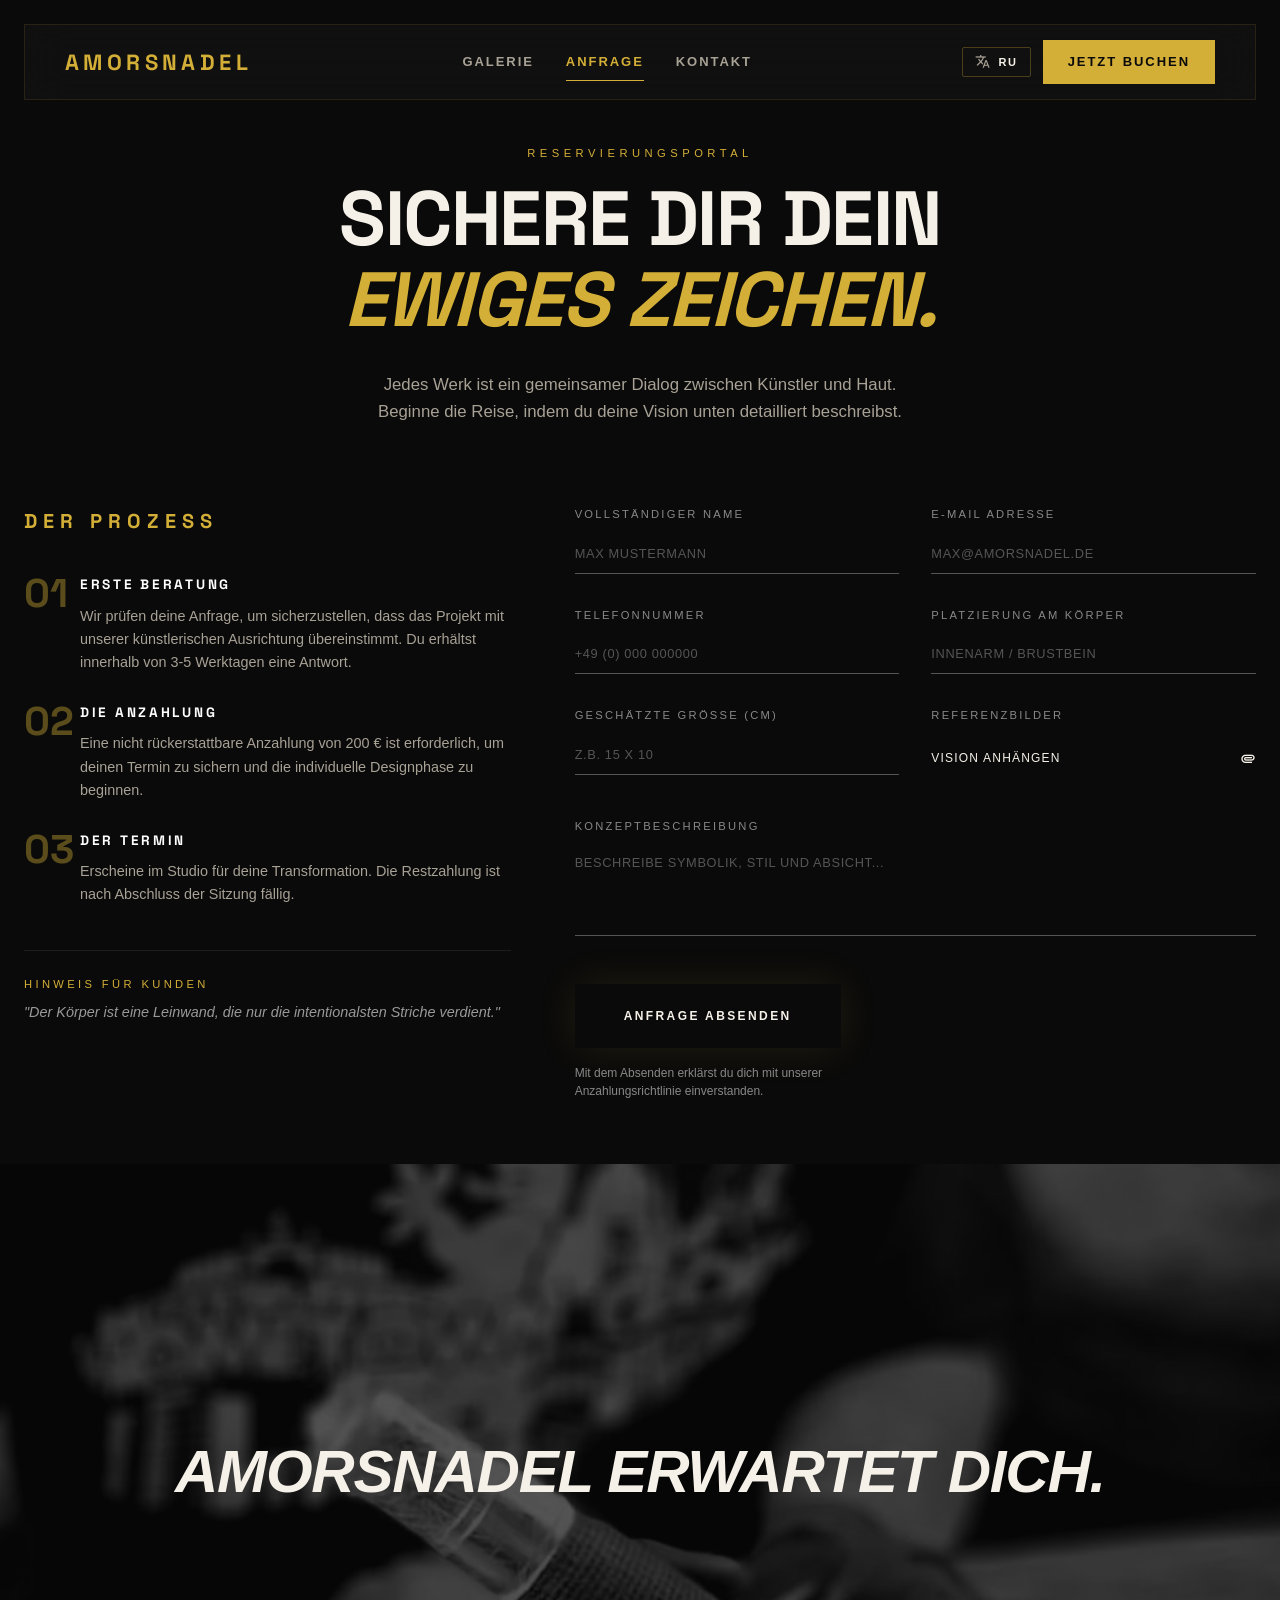
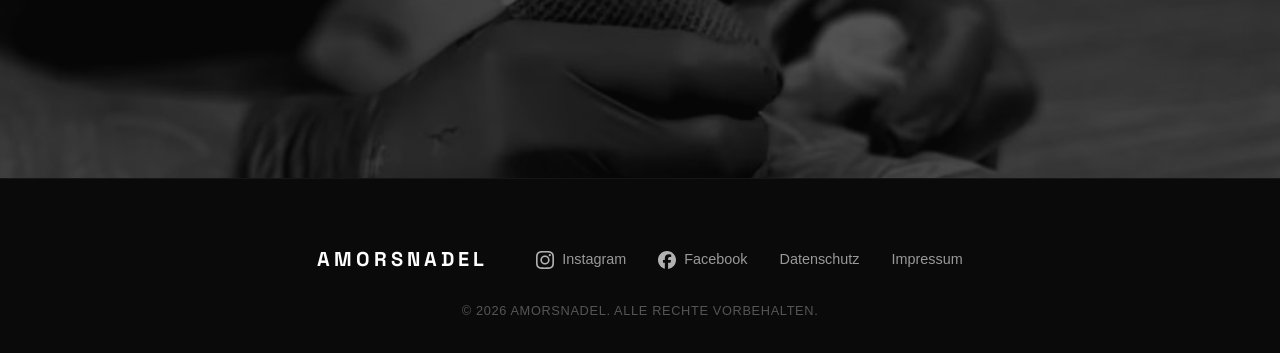
==== commit 308b8d8f: "Add files via upload" ====
--- a/anfrage.html
+++ b/anfrage.html
@@ -184,10 +184,16 @@
 
   <!-- ===== Footer ===== -->
   <footer class="footer">
-    <a href="index.html" class="footer__logo">AMORSNADEL</a>
-    <div class="footer__links">
-      <a href="#" class="footer__link">Instagram</a>
-      <a href="#" class="footer__link">Facebook</a>
+    <div class="footer__row">
+      <a href="index.html" class="footer__logo">AMORSNADEL</a>
+      <a href="#" class="footer__link footer__link--social" aria-label="Instagram">
+        <img src="Bilder/instagram.svg" alt="" class="footer__icon" />
+        <span>Instagram</span>
+      </a>
+      <a href="#" class="footer__link footer__link--social" aria-label="Facebook">
+        <img src="Bilder/facebook.svg" alt="" class="footer__icon" />
+        <span>Facebook</span>
+      </a>
       <a href="datenschutz.html" class="footer__link" data-i18n="footer.datenschutz">Datenschutz</a>
       <a href="impressum.html" class="footer__link" data-i18n="footer.impressum">Impressum</a>
     </div>
--- a/css/style.css
+++ b/css/style.css
@@ -256,10 +256,10 @@
 }
 
 .nav__logo {
-  font-family: 'Playfair Display', serif;
+  font-family: var(--font-display, 'Space Grotesk', sans-serif);
   font-size: 1.25rem;
-  font-weight: 500;
-  letter-spacing: 0.15em;
+  font-weight: 700;
+  letter-spacing: 0.2em;
   color: var(--gold-primary);
 }
 
@@ -274,16 +274,16 @@
 .nav__links {
   display: none;
   align-items: center;
-  gap: 2.5rem;
+  gap: 2rem;
 }
 
 .nav__link {
   position: relative;
   font-family: 'Inter', sans-serif;
   text-transform: uppercase;
-  letter-spacing: 0.2em;
-  font-size: 0.6875rem;
-  font-weight: 500;
+  letter-spacing: 0.15em;
+  font-size: 0.8125rem;
+  font-weight: 600;
   color: var(--text-muted);
   transition: color var(--dur-fast) var(--ease-out);
   padding: 0.5rem 0;
@@ -321,8 +321,8 @@
   padding: 0.625rem 1.5rem;
   font-family: 'Inter', sans-serif;
   text-transform: uppercase;
-  letter-spacing: 0.2em;
-  font-size: 0.6875rem;
+  letter-spacing: 0.15em;
+  font-size: 0.8125rem;
   font-weight: 600;
   border: 1px solid var(--gold-primary);
   transition: all var(--dur-fast) var(--ease-out);
@@ -415,7 +415,7 @@
 }
 
 .nav__mobile-menu .nav__link {
-  font-size: 0.875rem;
+  font-size: 1rem;
   padding: 0.875rem 0;
   border-bottom: 1px solid var(--border-divider);
   display: block;
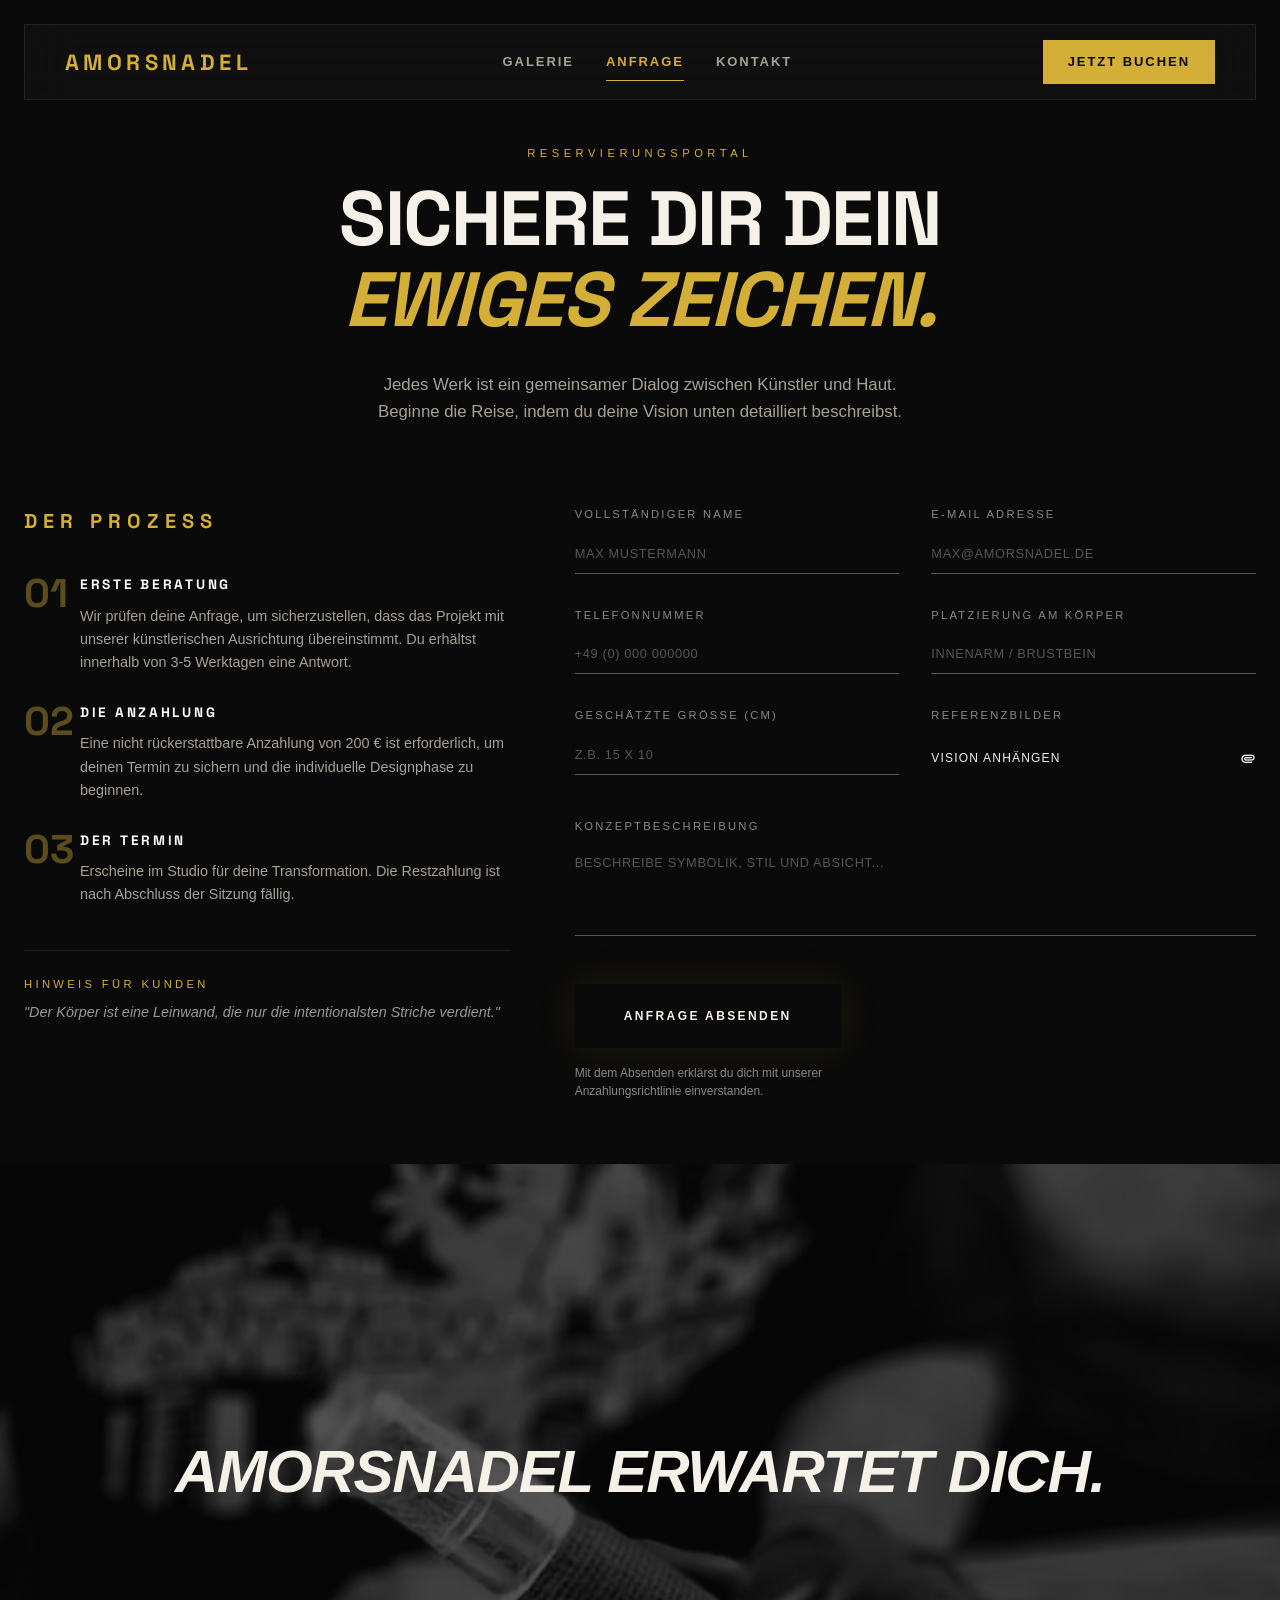
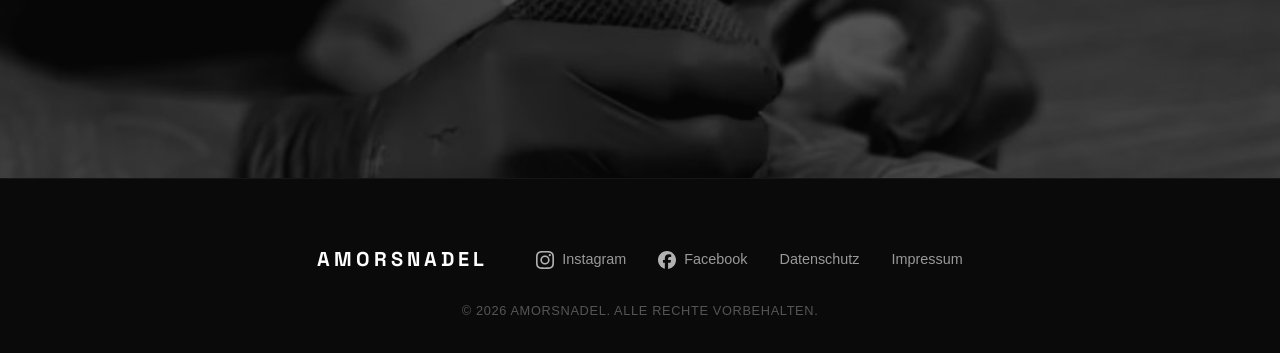
==== commit 6b8caa36: "Add files via upload" ====
--- a/anfrage.html
+++ b/anfrage.html
@@ -33,41 +33,31 @@
   <nav class="nav">
     <a href="index.html" class="nav__logo">AMORSNADEL</a>
     <div class="nav__links">
-      <a href="galerie.html" class="nav__link" data-i18n="nav.galerie">Galerie</a>
-      <a href="anfrage.html" class="nav__link nav__link--active" data-i18n="nav.anfrage">Anfrage</a>
-      <a href="kontakt.html" class="nav__link" data-i18n="nav.kontakt">Kontakt</a>
+      <a href="galerie.html" class="nav__link">Galerie</a>
+      <a href="anfrage.html" class="nav__link nav__link--active">Anfrage</a>
+      <a href="kontakt.html" class="nav__link">Kontakt</a>
     </div>
-    <div style="display:flex;align-items:center;gap:0.75rem;">
-      <button class="lang-toggle" onclick="toggleLang()" aria-label="Переключить на русский">
-        <span class="material-symbols-outlined lang-toggle__icon">translate</span>
-        <span class="lang-toggle__label">RU</span>
-      </button>
-      <a href="anfrage.html" class="nav__cta" data-i18n="nav.cta">Jetzt Buchen</a>
-    </div>
+    <a href="anfrage.html" class="nav__cta">Jetzt Buchen</a>
     <button class="nav__hamburger" aria-label="Menü öffnen">
       <span></span><span></span><span></span>
     </button>
   </nav>
 
   <div class="nav__mobile-menu">
-    <a href="galerie.html" class="nav__link" data-i18n="nav.galerie">Galerie</a>
-    <a href="anfrage.html" class="nav__link nav__link--active" data-i18n="nav.anfrage">Anfrage</a>
-    <a href="kontakt.html" class="nav__link" data-i18n="nav.kontakt">Kontakt</a>
-    <button class="lang-toggle" onclick="toggleLang()" style="margin-top:0.5rem;">
-      <span class="material-symbols-outlined lang-toggle__icon">translate</span>
-      <span class="lang-toggle__label">RU</span>
-    </button>
+    <a href="galerie.html" class="nav__link">Galerie</a>
+    <a href="anfrage.html" class="nav__link nav__link--active">Anfrage</a>
+    <a href="kontakt.html" class="nav__link">Kontakt</a>
   </div>
 
   <main style="padding-top: 5rem;">
     <!-- ===== Hero Header ===== -->
     <section class="anfrage-hero">
       <div class="anfrage-hero__inner reveal">
-        <span class="anfrage-hero__label font-body" data-i18n="anfrage.label">Reservierungsportal</span>
-        <h1 class="anfrage-hero__title" data-i18n-html="anfrage.title">
+        <span class="anfrage-hero__label font-body">Reservierungsportal</span>
+        <h1 class="anfrage-hero__title">
           SICHERE DIR DEIN <br /><span>EWIGES ZEICHEN.</span>
         </h1>
-        <p class="anfrage-hero__desc" data-i18n="anfrage.desc">
+        <p class="anfrage-hero__desc">
           Jedes Werk ist ein gemeinsamer Dialog zwischen Künstler und Haut. Beginne die Reise, indem du deine Vision unten detailliert beschreibst.
         </p>
       </div>
@@ -116,37 +106,37 @@
         <form class="booking-form reveal">
           <div class="booking-form__row">
             <div class="booking-form__group">
-              <label data-i18n="anfrage.form.name">Vollständiger Name</label>
-              <input type="text" class="form-underline" placeholder="MAX MUSTERMANN" data-i18n-ph="ph.anfrage.name" required />
+              <label>Vollständiger Name</label>
+              <input type="text" class="form-underline" placeholder="MAX MUSTERMANN" required />
             </div>
             <div class="booking-form__group">
-              <label data-i18n="anfrage.form.email">E-Mail Adresse</label>
-              <input type="email" class="form-underline" placeholder="MAX@AMORSNADEL.DE" data-i18n-ph="ph.anfrage.email" required />
+              <label>E-Mail Adresse</label>
+              <input type="email" class="form-underline" placeholder="MAX@AMORSNADEL.DE" required />
             </div>
           </div>
 
           <div class="booking-form__row">
             <div class="booking-form__group">
-              <label data-i18n="anfrage.form.phone">Telefonnummer</label>
-              <input type="tel" class="form-underline" placeholder="+49 (0) 000 000000" data-i18n-ph="ph.anfrage.phone" />
+              <label>Telefonnummer</label>
+              <input type="tel" class="form-underline" placeholder="+49 (0) 000 000000" />
             </div>
             <div class="booking-form__group">
-              <label data-i18n="anfrage.form.placement">Platzierung am Körper</label>
-              <input type="text" class="form-underline" placeholder="INNENARM / BRUSTBEIN" data-i18n-ph="ph.anfrage.placement" />
+              <label>Platzierung am Körper</label>
+              <input type="text" class="form-underline" placeholder="INNENARM / BRUSTBEIN" />
             </div>
           </div>
 
           <div class="booking-form__row">
             <div class="booking-form__group">
-              <label data-i18n="anfrage.form.size">Geschätzte Größe (CM)</label>
-              <input type="text" class="form-underline" placeholder="Z.B. 15 X 10" data-i18n-ph="ph.anfrage.size" />
+              <label>Geschätzte Größe (CM)</label>
+              <input type="text" class="form-underline" placeholder="Z.B. 15 X 10" />
             </div>
             <div class="booking-form__group">
-              <label data-i18n="anfrage.form.reference">Referenzbilder</label>
+              <label>Referenzbilder</label>
               <div style="position:relative; width:100%">
                 <input type="file" id="file-upload" style="display:none" />
                 <label for="file-upload" style="display:flex; align-items:center; justify-content:space-between; padding:1rem 0; color:var(--outline-variant); border-bottom:1px solid var(--outline-variant); cursor:pointer; transition:color 0.3s;">
-                  <span class="font-headline" style="font-size:0.75rem; letter-spacing:0.1em; text-transform:uppercase" data-i18n="anfrage.form.upload">VISION ANHÄNGEN</span>
+                  <span class="font-headline" style="font-size:0.75rem; letter-spacing:0.1em; text-transform:uppercase">VISION ANHÄNGEN</span>
                   <span class="material-symbols-outlined" style="font-size:1rem">attachment</span>
                 </label>
               </div>
@@ -154,15 +144,15 @@
           </div>
 
           <div class="booking-form__group">
-            <label data-i18n="anfrage.form.concept">Konzeptbeschreibung</label>
-            <textarea class="form-underline" rows="4" placeholder="BESCHREIBE SYMBOLIK, STIL UND ABSICHT..." data-i18n-ph="ph.anfrage.concept" style="resize:none"></textarea>
+            <label>Konzeptbeschreibung</label>
+            <textarea class="form-underline" rows="4" placeholder="BESCHREIBE SYMBOLIK, STIL UND ABSICHT..." style="resize:none"></textarea>
           </div>
 
           <div class="booking-form__actions">
-            <button type="submit" class="btn btn--secondary" style="padding:1.5rem 3rem; box-shadow:0 0 40px rgba(242,202,80,0.1); letter-spacing:0.2em;" data-i18n="anfrage.form.submit">
+            <button type="submit" class="btn btn--secondary" style="padding:1.5rem 3rem; box-shadow:0 0 40px rgba(242,202,80,0.1); letter-spacing:0.2em;">
               Anfrage absenden
             </button>
-            <p class="booking-form__disclaimer" data-i18n-html="anfrage.form.disclaimer">
+            <p class="booking-form__disclaimer">
               Mit dem Absenden erklärst du dich mit unserer<br />Anzahlungsrichtlinie einverstanden.
             </p>
           </div>
@@ -177,7 +167,7 @@
         <div style="position:absolute; inset:0; background:linear-gradient(to top, var(--surface), transparent, var(--surface))"></div>
       </div>
       <div style="position:relative; z-index:10; text-align:center; padding:0 2rem;">
-        <h2 class="font-headline" style="font-size:clamp(2rem, 5vw, 3.75rem); font-weight:700; letter-spacing:-0.02em; font-style:italic;" data-i18n="anfrage.divider">AMORSNADEL ERWARTET DICH.</h2>
+        <h2 class="font-headline" style="font-size:clamp(2rem, 5vw, 3.75rem); font-weight:700; letter-spacing:-0.02em; font-style:italic;">AMORSNADEL ERWARTET DICH.</h2>
       </div>
     </section>
   </main>
@@ -194,13 +184,12 @@
         <img src="Bilder/facebook.svg" alt="" class="footer__icon" />
         <span>Facebook</span>
       </a>
-      <a href="datenschutz.html" class="footer__link" data-i18n="footer.datenschutz">Datenschutz</a>
-      <a href="impressum.html" class="footer__link" data-i18n="footer.impressum">Impressum</a>
+      <a href="datenschutz.html" class="footer__link">Datenschutz</a>
+      <a href="impressum.html" class="footer__link">Impressum</a>
     </div>
-    <div class="footer__copy" data-i18n="footer.copy">© 2026 AMORSNADEL. Alle Rechte vorbehalten.</div>
+    <div class="footer__copy">© 2026 AMORSNADEL. Alle Rechte vorbehalten.</div>
   </footer>
 
-  <script src="js/i18n.js"></script>
   <script src="js/main.js"></script>
 </body>
 </html>
